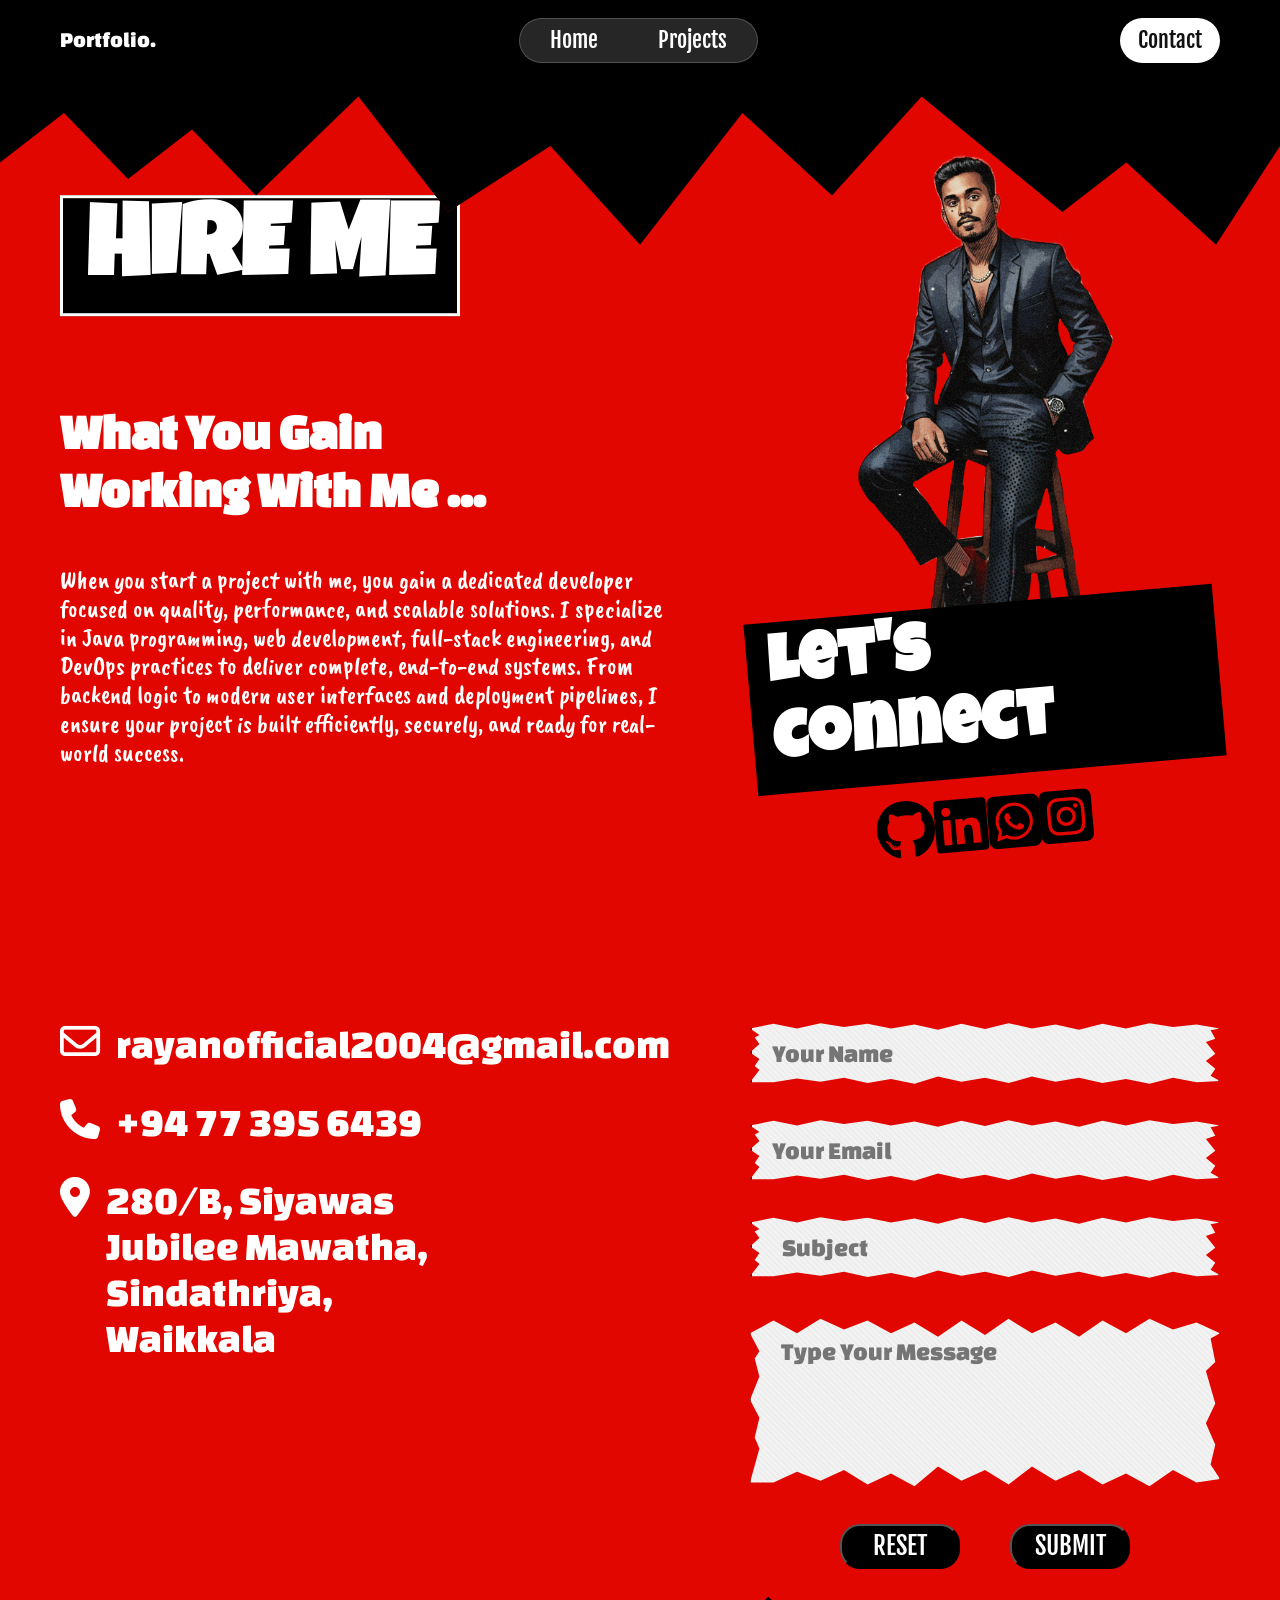
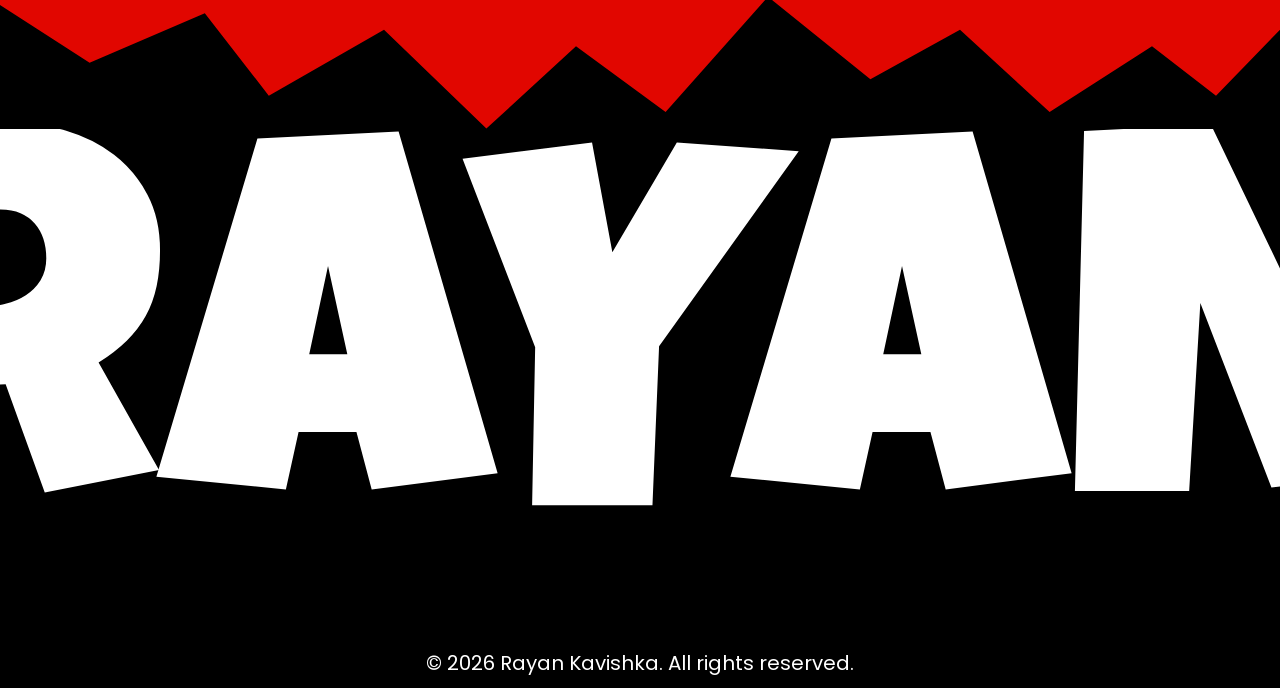
==== assignments.html @ 53d575e1 "add Assignments html file" ====
<!DOCTYPE html>
<html lang="en">
<head>
    <meta charset="UTF-8">
    <meta name="viewport" content="width=device-width, initial-scale=1.0">

    <!-- Fonts -->
    <link href="https://fonts.googleapis.com/css2?family=Poppins:wght@300;400;500;600&display=swap" rel="stylesheet">
    <link rel="preconnect" href="https://fonts.googleapis.com">
    <link rel="preconnect" href="https://fonts.gstatic.com" crossorigin>
    <link rel="preconnect" href="https://fonts.googleapis.com">
    <link rel="preconnect" href="https://fonts.gstatic.com" crossorigin>
    <link href="https://fonts.googleapis.com/css2?family=Carter+One&display=swap" rel="stylesheet">
    <link href="https://fonts.googleapis.com/css2?family=Anton&family=Caveat+Brush&family=Changa+One:ital@0;1&family=Fjalla+One&family=Luckiest+Guy&family=Oswald:wght@200..700&display=swap" rel="stylesheet">
    <link href="https://db.onlinewebfonts.com/c/5531b2be1b3e7c1a87c1fa1121781d15?family=Thunder+Black" rel="stylesheet" type="text/css"/>
    <link rel="preconnect" href="https://fonts.googleapis.com">
    <link rel="preconnect" href="https://fonts.gstatic.com" crossorigin>
    <link href="https://fonts.googleapis.com/css2?family=Carter+One&family=Syne:wght@400..800&display=swap" rel="stylesheet">

    <link rel="stylesheet" href="https://cdnjs.cloudflare.com/ajax/libs/font-awesome/6.5.0/css/all.min.css">
    <link rel="stylesheet" href="assets/lib/normalize.css">

    <link rel="stylesheet" href="style.css">

    <title>Rayan's Assignments</title>
</head>
<body>

<!-- Header -->
<header id="header">
    <div id="logo">Portfolio.</div>

    <!-- Navigation -->
    <nav id="defaultNav" class="navigationBar">
        <ul>
            <li><a href="index.html#header">Home</a></li>
            <li><a href="index.html#projectsSection">Projects</a></li>

            <li id="mobileContactBtn"><a href="index.html#contactSection">Contact</a></li>
        </ul>
    </nav>

    <!-- Contact Button -->
    <div id="contactBtn">
        <a href="#contactSection">Contact</a>
    </div>

    <!-- Burger Menu (mobile only) -->
    <a href="javascript:void(0);" class="burgerIcon" onclick="burgerIconClick()">
        <i id="burger-icon" class="fa-solid fa-bars"></i>
    </a>
</header>

<main>
    <!-- Contact Section -->
    <section id="contactSection">

        <div id="contactGrid">

            <!-- Top Left Section -->
            <div id="topLeft">
                <h1 id="headText">HIRE ME</h1>
                <h1 id="head">What You Gain Working With Me ...</h1>
                <p id="content">
                    When you start a project with me, you gain a dedicated developer focused on quality, performance, and scalable solutions. I specialize in Java programming, web development, full-stack engineering, and DevOps practices to deliver complete, end-to-end systems. From backend logic to modern user interfaces and deployment pipelines, I ensure your project is built efficiently, securely, and ready for real-world success.
                </p>
            </div>

            <!-- Top Right Section -->
            <div  id="topRight">
                <img id="contactMyImage" src="assets/images/contactImg.png" title="Contact Rayan" alt="Rayan's Image">
                <h1 id="headerTxt">Let's Connect</h1>

                <div id="socialLinks">
                    <a id="github" href="https://github.com/RayanKavishka" target="_blank" rel="noopener noreferrer">
                        <i class="fa-brands fa-github" style="color: rgb(0,0,0);"></i>
                    </a>

                    <a id="linkedIn" href="https://www.linkedin.com/in/rayankavishka/" target="_blank" rel="noopener noreferrer">
                        <i class="fa-brands fa-linkedin" style="color: rgb(0, 0, 0);"></i>
                    </a>

                    <a id="whatsApp" href="https://wa.me/94773956439?text=Hello%20Rayan%2C%20I%20want%20to%20hire%20you."
                       target="_blank"
                       rel="noopener noreferrer">
                        <i class="fa-brands fa-square-whatsapp" style="color: rgb(0, 0, 0);"></i>
                    </a>

                    <a id="instagram" href="https://www.instagram.com/itz_.rayan___/" target="_blank" rel="noopener noreferrer">
                        <i class="fa-brands fa-square-instagram" style="color: rgb(0, 0, 0);"></i>
                    </a>
                </div>
            </div>

            <!-- Bottom Left Section -->
            <div id="bottomLeft">

                <!-- Email -->
                <div class="contactDetail">
                    <i class="fa-regular fa-envelope" style="color: rgb(255, 255, 255);"></i><span>rayanofficial2004@gmail.com</span>
                </div>

                <!-- Phone No -->
                <div class="contactDetail">
                    <i class="fa-solid fa-phone" style="color: rgb(255, 255, 255);"></i><span>+94 77 395 6439</span>
                </div>

                <!-- Address -->
                <div class="contactDetail" id="address">
                    <i class="fa-solid fa-location-dot" style="color: rgb(255, 255, 255);"></i><span>280/B, Siyawas Jubilee Mawatha, Sindathriya, Waikkala</span>
                </div>

            </div>

            <!-- Bottom Right Section -->
            <div id="bottomRight">
                <form id="contactForm" action="#" method="post">

                    <input id="nameField" class="input" type="text" name="userName" placeholder="Your Name">

                    <input id="emailField" class="input" type="email" name="userEmail" placeholder="Your Email">

                    <input id="subjectField" class="input" type="text" name="userSubject" placeholder="Subject">

                    <textarea id="msgField" class="input" name="userMsg" placeholder="Type Your Message"></textarea>

                    <div class="buttons">
                        <button type="reset">RESET</button>
                        <button type="submit">SUBMIT</button>
                    </div>

                </form>
            </div>

            <!-- Contact Content -->
            <div id="backgroundVector"></div>
        </div>

    </section>
</main>

<!-- Footer -->
<footer>
    <div id="footerContainer">
        <span class="footer nameTxt">RAYAN</span>
        <p class="footer copyrightTxt">© 2026 Rayan Kavishka. All rights reserved.</p>
    </div>
</footer>

</body>
</html>
---- style.css ----
:root {
    --theme-color-orange: #E10600;
    --theme-color-blue: #1C47D2;
}

html {
    scroll-behavior: smooth;
}

body {
    background-color: #000000;

    display: flex;
    flex-direction: column;

    overflow-x: hidden;
}

* {
    box-sizing: border-box;
    z-index: 10;
}


/*======================================================================================================================================*/


/* Header */
header {
    width: 100%;
    height: 80px;
    margin: 0 auto;
    align-items: center;
    padding: 0 60px;
    font-size: 22px;
    color: #ffffff;
    background: #000000;
    display: flex;
    justify-content: space-between;
    position: relative;
    z-index: 1000;
    box-sizing: border-box;
}

.navigationBar {
    margin: 0 auto;
    background: rgba(255, 255, 255, 0.15);
    backdrop-filter: blur(10px);
    -webkit-backdrop-filter: blur(10px);
    border: 1px solid rgba(255, 255, 255, 0.2);
    border-radius: 40px;
    height: 45px;
    font-family: "Fjalla One", sans-serif;
    display: flex;
    align-items: center;
}

/* Desktop nav links */
.navigationBar > ul {
    padding: 0;
    margin: 0;
    list-style: none;
    display: flex;
    align-items: center;
}

.navigationBar > ul > li > a {
    margin: 0 30px;
    text-decoration: none;
    color: #ffffff;
    transition-duration: 500ms;
}

.navigationBar > ul > li > a:hover {
    color: var(--theme-color-orange);
}

/* Contact Button */
#contactBtn {
    width: 100px;
    height: 45px;
    background: #ffffff;
    border-radius: 50px;
    display: flex;
    align-items: center;
    justify-content: center;
    transition-duration: 100ms;
}

#contactBtn > a {
    text-decoration: none;
    font-family: "Fjalla One", sans-serif;
    padding: 10px;
    color: #111111;
    transition-duration: 100ms;
}

#contactBtn:active,
#contactBtn:hover {
    scale: 0.9;
}

#contactBtn > a:active,
#contactBtn > a:hover {
    color: var(--theme-color-orange);
}

#logo {
    font-family: "Changa One", sans-serif;
}

.burgerIcon {
    display: none;
    color: #ffffff;
    font-size: 22px;
}

#mobileContactBtn {
    display: none;
}

/* Mobile */
@media all and (max-width: 640px) {
    header {
        height: 60px;
        font-size: 18px;
        padding: 0 30px;
    }

    #contactBtn {
        display: none;
    }

    .navigationBar {
        display: none;

        border-radius: 2rem;
        background: rgba(17, 17, 17, 0.85);
        backdrop-filter: blur(24px);
        -webkit-backdrop-filter: blur(24px);
        border: 1px solid rgba(255, 255, 255, 0.15);
        box-shadow: 0 8px 32px rgba(0, 0, 0, 0.4);

        position: absolute;
        top: 60px;
        right: 1rem;
        width: 60%;
        min-height: 80vh;
        flex-direction: column;
        justify-content: center;
        align-items: center;
        z-index: 9999;
    }

    .navigationBar.responsiveNav {
        display: flex;
    }

    .navigationBar > ul {
        margin: 0;
        flex-direction: column;
        width: 90%;
    }

    .navigationBar > ul > li {
        width: 100%;
        text-align: center;
    }

    .navigationBar > ul > li > a {
        display: block;
        width: 100%;
        padding: 1.5rem 0;
        margin: 0;
        font-size: 20px;
        border-bottom: 1px solid rgba(255, 255, 255, 0.3);
    }

    .burgerIcon {
        display: block;
    }

    /* Contact Btn */
    #mobileContactBtn {
        display: block;
        width: 90%;
        text-align: center;
        margin-top: 10px;
        padding: 0 0 15px 0;
    }

    #mobileContactBtn > a {
        display: inline-block;
        background: #ffffff;
        color: #111111;
        font-family: "Fjalla One", sans-serif;
        text-decoration: none;
        padding: 1rem 2rem;
        border-radius: 50px;
        font-size: 20px;
        transition-duration: 100ms;
    }

    #mobileContactBtn > a:hover {
        color: var(--theme-color-orange);
    }
}

/* Tablet */
@media all and (min-width: 640px) and (max-width: 1024px) {
    header {
        height: 70px;
        font-size: 22px;
        padding: 0 40px;
    }

    #contactBtn {
        display: none;
    }

    .navigationBar {
        display: none;

        border-radius: 2rem;
        background: rgba(17, 17, 17, 0.85);
        backdrop-filter: blur(24px);
        -webkit-backdrop-filter: blur(24px);
        border: 1px solid rgba(255, 255, 255, 0.15);
        box-shadow: 0 8px 32px rgba(0, 0, 0, 0.4);

        position: absolute;
        top: 60px;
        right: 1rem;
        width: 60%;
        min-height: 80vh;
        flex-direction: column;
        justify-content: center;
        align-items: center;
        z-index: 9999;
    }

    .navigationBar.responsiveNav {
        display: flex;
    }

    .navigationBar > ul {
        margin: 0;
        flex-direction: column;
        width: 90%;
    }

    .navigationBar > ul > li {
        width: 100%;
        text-align: center;
    }

    .navigationBar > ul > li > a {
        display: block;
        width: 100%;
        padding: 2rem 0;
        margin: 0;
        font-size: 25px;
        border-bottom: 1px solid rgba(255, 255, 255, 0.3);
    }

    .burgerIcon {
        display: block;
    }

    /* Contact Btn */
    #mobileContactBtn {
        display: block;
        width: 90%;
        text-align: center;
        margin-top: 10px;
        padding: 0 0 15px 0;
    }

    #mobileContactBtn > a {
        display: inline-block;
        background: #ffffff;
        color: #111111;
        font-family: "Fjalla One", sans-serif;
        text-decoration: none;
        padding: 1rem 2rem;
        border-radius: 50px;
        font-size: 30px;
        transition-duration: 100ms;
    }

    #mobileContactBtn > a:hover {
        color: var(--theme-color-orange);
    }
}


/*======================================================================================================================================*/


/* Hero Section */
#heroSection {
    width: 100%;
    min-height: 50vh;
    height: auto;
    overflow: hidden;
    background: #000000;

    display: flex;
    flex-direction: column;
    justify-content: center;
    align-items: center;
}

/* Hero Grid */
#heroGrid {
    width: 100%;
    height: auto;
    margin: 0 auto;
    padding: 0 60px;

    display: grid;
    grid-template-columns: auto auto;
    grid-template-rows: auto auto;
    gap: 0;

    position: relative;
}

/* Hello Text */
#helloTxt {
    grid-column: 1/3;
    grid-row: 1/2;
    place-self: center;

    margin: 0;
    font-family: 'Anton', sans-serif;
    font-size: 85px;
    font-weight: bold;
    color: #ffffff;
}

#helloTxt > span {
    color: var(--theme-color-orange);
}

/* Hero My Image Section */
#heroMyImg {
    grid-column: 1/2;
    grid-row: 1/3;
    width: 320px;
    justify-self: center;
    align-self: end;

    transform: rotate(-3.5deg);

    position: relative;
    z-index: 15;
}

#middleWrapper {
    grid-column: 1/3;
    grid-row: 2/3;

    display: flex;
    justify-content: center;
    align-content: center;
}

/* Background Vector */
#vector {
    place-self: center;
    padding: 10px 100px 0 0;

    width: clamp(350px, 75vw, 1000px);
    height: clamp(240px, 40vw, 444px);
    background: var(--theme-color-orange);
    clip-path: polygon(
            0% 13%, 7% 31%, 0% 40%, 6% 58%, 0% 74%, 9% 83%,
            9% 100%, 21% 93%, 30% 100%, 46% 92%, 58% 100%,
            71% 91%, 86% 100%, 89% 65%, 79% 85%, 99% 92%, 95% 76%,
            100% 63%, 96% 45%, 99% 30%, 94% 24%, 95% 3%, 85% 10%, 77% 0%,
            64% 10%, 51% 4%, 39% 11%, 25% 1%, 15% 15%
    );
    margin: 0;

    display: flex;
    justify-content: end;
    align-items: center;

    position: relative;
    z-index: 1;
}

#heroRight {
    display: flex;
    flex-direction: column;

    justify-content: center;
    align-content: center;
}

/* Hero Name Text Section */
#rayanTxt {
    justify-self: center;
    align-self: start;

    margin: 0;
    font-family: "Luckiest Guy", cursive;
    font-size: 180px;
    font-weight: normal;
    color: #ffffff;
    letter-spacing: 12px;
    text-shadow: 10px 7px 10px #000000;

    display: inline-flex;
    width: fit-content;
    height: fit-content;


    z-index: 20;
}

.rayanText {
    user-select: none;
    transition-duration: 200ms;
}

.rayanText:hover {
    transform: translateY(-20px);
}

#rTxt {
    color: #000000;
    text-shadow: 10px 7px #ffffff;
}

#kavishkaTxt {
    justify-self: center;
    align-self: end;

    margin: 0;
    width: fit-content;
    height: fit-content;
    padding: 0 20px 0 20px;

    font-family: "Luckiest Guy", cursive;
    font-size: 90px;
    color: #ffffff;
    font-weight: normal;
    letter-spacing: 5px;
    background: #000000;
    rotate: -5deg;
}

/* Hero Bottom Section */
#heroBottom {
    transform: translateY(-45px);
}

.scrollingText {
    text-align: center;
    display: flex;
    gap: 2rem;
    overflow: hidden;
    user-select: none;
}

.listContainer {
    max-width: 100%;
    padding: 10px 0 10px 40px;
    list-style: none;
    display: flex;
    flex-shrink: 0;
    justify-content: flex-start;
    align-items: center;
    gap: 40px;
}

.scrollingText:hover .listContainer {
    animation-play-state: paused;
}

#backTap1,
#backTap2 {
    pointer-events: none;
}

.big {
    background: #000000;
    animation: scrollXBig 50s linear infinite;
}

.small {
    background: #ffffff;
    animation: scrollXSmall 30s linear infinite reverse;
}

.text, .text1 {
    margin: 0 30px 0 0;
    font-family: 'Anton', sans-serif;
}

.text {
    color: var(--theme-color-blue);
    font-size: 65px;
}

.text1 {
    color: var(--theme-color-orange);
    font-size: 65px;
}

.listContainer.big i {
    font-size: 35px;
    position: relative;
    bottom: 12px;
}

.listContainer.small i {
    font-size: 35px;
    position: relative;
    bottom: 12px;
}

.scrollingText.main {
    position: relative;
    top: 10px;
    transform: rotate(4deg);

    z-index: 12;
}

.scrollingText.second {
    position: relative;
    bottom: 120px;
    transform: rotate(-5deg);
}

#backTape1, #backTape2 {
    position: relative;
    right: 33px;

    z-index: 1;
}

@keyframes scrollXBig {
    to {
        transform: translateX(-100%);
    }
}

@keyframes scrollXSmall {
    to {
        transform: translateX(-100%);
    }
}

/* Mobile */
@media all and (max-width: 640px) {
    #heroGrid {
        grid-template-columns: 1fr;
        grid-template-rows: repeat(3, auto);
        padding: 0;
        gap: 1rem;
    }

    #helloTxt {
        grid-column: 1/2;
        grid-row: 1/2;
        font-size: 45px;
        place-self: center;
        margin: 0;
    }

    #heroMyImg {
        grid-column: 1/2;
        grid-row: 2/3;
        width: 200px;
        justify-self: center;
        align-self: end;
    }

    #middleWrapper {
        grid-column: 1/2;
        grid-row: 3/4;

        display: flex;
        justify-content: center;
        align-content: center;
    }

    #vector {
        place-self: center;
        padding: 0;
        display: flex;
        justify-content: center;
        align-content: center;
    }

    #heroRight {
        display: flex;
        flex-direction: column;

        justify-content: center;
        align-content: center;
    }

    #rayanTxt {
        font-size: 80px;
        letter-spacing: 5px;
        place-self: center;
    }

    #rTxt {
        color: #000000;
        text-shadow: 4px 3px #ffffff;
    }

    #kavishkaTxt {
        font-size: 38px;
        padding: 5px 10px;
        letter-spacing: 4px;
        place-self: center;
    }

    #heroBottom {
        transform: translateY(0);
    }

    .listContainer {
        padding: 5px 0 5px 40px;
        gap: 40px;
    }

    .text, .text1 {
        margin: 0 30px 0 0;
        font-family: 'Anton', sans-serif;
    }

    .text {
        color: #ffffff;
        font-size: 30px;
    }

    .listContainer.big i {
        font-size: 15px;
        position: relative;
        bottom: 7px;
    }

    .scrollingText.main {
        transform: translateY(-1rem) rotate(0deg);
    }

    .scrollingText.main {
        rotate: 0deg;

    }

    .scrollingText.second {
        display: none;
    }
}

/* Tablet */
@media all and (min-width: 640px) and (max-width: 1024px) {
    #heroGrid {
        grid-template-columns: 1fr;
        grid-template-rows: repeat(3, auto);
        padding: 0;
        gap: 1rem;
    }

    #helloTxt {
        grid-column: 1/2;
        grid-row: 1/2;
        font-size: 70px;
        place-self: center;
        margin: 0;
    }

    #heroMyImg {
        grid-column: 1/2;
        grid-row: 2/3;
        width: 300px;
        justify-self: center;
        align-self: end;
    }

    #middleWrapper {
        grid-column: 1/2;
        grid-row: 3/4;

        display: flex;
        justify-content: center;
        align-content: center;
    }

    #vector {
        width: 95vw;
        height: 55vw;
        place-self: center;
        padding: 0;
        display: flex;
        justify-content: center;
        align-content: center;
    }

    #heroRight {
        display: flex;
        flex-direction: column;

        justify-content: center;
        align-content: center;
    }

    #rayanTxt {
        font-size: 180px;
        letter-spacing: 7px;
    }

    #rTxt {
        color: #000000;
        text-shadow: 4px 3px #ffffff;
    }

    #kavishkaTxt {
        font-size: 85px;
        padding: 5px 10px;
        letter-spacing: 4px;
    }

    #heroBottom {
        transform: translateY(0);
    }

    .listContainer {
        padding: 8px 0 8px 40px;
        gap: 40px;
    }

    .text, .text1 {
        margin: 0 30px 0 0;
        font-family: 'Anton', sans-serif;
    }

    .text {
        color: #ffffff;
        font-size: 45px;
    }

    .listContainer.big i {
        font-size: 15px;
        position: relative;
        bottom: 7px;
    }

    .scrollingText.main {
        transform: translateY(-1rem) rotate(0deg);
    }

    .scrollingText.main {
        rotate: 0deg;

    }

    .scrollingText.second {
        display: none;
    }
}


/*======================================================================================================================================*/


/* About Section */
#aboutSection {
    width: 100%;
    height: auto;
    min-height: 50vh;
    background: #000000;
}

#aboutGrid {
    width: 100%;
    height: auto;
    margin: 0 auto;
    padding: 60px 60px;

    display: grid;
    grid-template-columns: repeat(3, auto);
    grid-template-rows: auto auto auto;
}

/* About Top Section */
.aboutTop {
    grid-column: 1/4;
    grid-row: 1/2;

    display: grid;
    grid-template-columns: repeat(2, 1fr);
}

.banner {
    width: fit-content;
    height: fit-content;
    padding: 10px 20px;
    margin: 0;
    font-family: "Luckiest Guy", cursive;
    font-size: 40px;
    font-weight: normal;
    color: #ffffff;

    display: flex;
    align-items: center;
    justify-content: center;
    place-self: center;
}

.country {
    background: var(--theme-color-orange);

    animation: countryBanner linear both;
    animation-timeline: view();
    animation-range: entry 20% cover 60%;
}

@keyframes countryBanner {
    from {
        transform: translate(200px, 200px) scale(0.5) rotate(0deg);
        opacity: 0;
    }
    to {
        transform: translate(-70px, -20px) scale(1) rotate(-7deg);
    }
}

.bDay {
    background: var(--theme-color-blue);

    animation: dayBanner linear both;
    animation-timeline: view();
    animation-range: entry 20% cover 60%;
}

@keyframes dayBanner {
    from {
        transform: translate(-200px, 200px) scale(0.5) rotate(0deg);
        opacity: 0;
    }
    to {
        transform: translate(80px, -20px) scale(1) rotate(5deg);
    }
}

.age {
    background: var(--theme-color-blue);

    animation: ageBanner linear both;
    animation-timeline: view();
    animation-range: entry 20% cover 60%;
}

@keyframes ageBanner {
    from {
        transform: translate(200px, 100px) scale(0.5) rotate(0deg);
        opacity: 0;
    }
    to {
        transform: translate(-50px, 50px) scale(1) rotate(7deg);
    }
}

.city {
    background: var(--theme-color-orange);

    animation: cityBanner linear both;
    animation-timeline: view();
    animation-range: entry 20% cover 60%;
}

@keyframes cityBanner {
    from {
        transform: translate(-200px, 100px) scale(0.5) rotate(0deg);
        opacity: 0;
    }
    to {
        transform: translate(40px, 50px) scale(1) rotate(-7deg);
    }
}

/* About Middle Section */
.aboutMiddle {
    width: 266px;
    height: 417px;
    background: url("assets/images/AboutImg.png");
    background-repeat: no-repeat;
    background-size: cover;
    background-position: center;

    grid-column: 2/3;
    grid-row: 2/3;
    place-self: center;
}

/* About Left Section */
.aboutLeft {
    width: 400px;
    height: 100px;
    background: url("assets/images/signature.png");
    background-repeat: no-repeat;
    background-size: cover;
    background-position: center;

    grid-column: 1/2;
    grid-row: 2/3;

    justify-self: end;
    align-self: center;
}

/* About Right Section */
.aboutRight {
    display: flex;
    align-items: center;
    gap: 50px;

    grid-column: 3/4;
    grid-row: 2/3;

    justify-self: start;
    align-self: center;
}

.aboutRight > a {
    text-decoration: none;
    width: 150px;
    height: 45px;
    background: #000000;
    border-radius: 50px;
    display: flex;
    align-items: center;
    justify-content: center;
    border: 3px solid #ffffff;
    padding: 20px 0;

    font-family: "Fjalla One", sans-serif;
    font-size: 25px;
    color: #ffffff;

    transition-duration: 150ms;
}

.aboutRight > a:hover, .aboutRight > a:active {
    background: #ffffff;
    transform: scale(0.85);
    color: var(--theme-color-orange);
    border: 4px dotted var(--theme-color-orange);
}

/* About Bottom Section */
.aboutBottom {
    width: fit-content;
    height: fit-content;

    grid-column: 1/4;
    grid-row: 3/4;

    display: flex;
    flex-direction: column;
    gap: 1rem;
    text-align: center;
}

.aboutBottom > h1 {
    display: flex;
    justify-content: center;
    align-items: center;
    margin: 0;
    padding: 1rem 0;

    font-family: 'Anton', sans-serif;
    font-size: 250px;
    letter-spacing: 1rem;
    color: #ffffff;

    line-height: 1;
    border-bottom: 3px solid #ffffff;
    border-top: 3px solid #ffffff;
}

.aboutBottom > p {
    margin: 0;
    height: auto;
    font-family: "Caveat Brush", cursive;
    font-size: 25px;
    color: #ffffff;
}

/* Mobile */
@media all and (max-width: 640px) {
    #aboutGrid {
        grid-template-columns: 1fr;
        gap: 1rem;
        padding: 20px 20px;
    }

    /* About Top Section */
    .aboutTop {
        grid-column: 1/2;
        grid-row: 1/2;
        place-self: center;
    }

    .banner {
        font-size: 15px;
        padding: 5px 5px;
    }

    /* About Middle Section */
    .aboutMiddle {
        width: 180px;
        height: 250px;
        grid-column: 1/2;
        grid-row: 2/3;
        place-self: center;
    }

    /* About Left Section */
    .aboutLeft {
        width: 200px;
        height: 50px;
        grid-column: 1/2;
        grid-row: 3/4;
        place-self: center;
    }

    /* About Right Section */
    .aboutRight {
        grid-column: 1/2;
        grid-row: 4/5;
        place-self: center;
    }

    .aboutRight > a {
        width: 100px;
        height: 16px;
        font-size: 16px;
        border-width: 2px;
    }

    /* About Bottom Section */
    .aboutBottom {
        width: fit-content;
        height: fit-content;
        grid-column: 1/2;
        grid-row: 5/6;
        text-align: center;
        place-self: center;
    }

    .aboutBottom > h1 {
        font-size: 100px;
        letter-spacing: 0.5rem;
    }

    .aboutBottom > p {
        font-size: 10px;
    }

    @keyframes countryBanner {
        from {
            transform: translate(200px, 200px) scale(0.5) rotate(0deg);
            opacity: 0;
        }
        to {
            transform: translate(-40px, 0) scale(1) rotate(-7deg);
        }
    }

    @keyframes dayBanner {
        from {
            transform: translate(-200px, 200px) scale(0.5) rotate(0deg);
            opacity: 0;
        }
        to {
            transform: translate(40px, 0) scale(1) rotate(5deg);
        }
    }
}

/* Tablet */
@media all and (min-width: 640px) and (max-width: 1024px) {
    #aboutGrid {
        grid-template-columns: 1fr;
        gap: 1rem;
        padding: 20px 20px;
    }

    /* About Top Section */
    .aboutTop {
        grid-column: 1/2;
        grid-row: 1/2;
        place-self: center;
    }

    .banner {
        font-size: 20px;
        padding: 5px 5px;
    }

    /* About Middle Section */
    .aboutMiddle {
        width: 180px;
        height: 250px;
        grid-column: 1/2;
        grid-row: 2/3;
        place-self: center;
    }

    /* About Left Section */
    .aboutLeft {
        width: 200px;
        height: 50px;
        grid-column: 1/2;
        grid-row: 3/4;
        place-self: center;
    }

    /* About Right Section */
    .aboutRight {
        grid-column: 1/2;
        grid-row: 4/5;
        place-self: center;
    }

    .aboutRight > a {
        width: 100px;
        height: 16px;
        font-size: 16px;
        border-width: 2px;
    }

    /* About Bottom Section */
    .aboutBottom {
        width: fit-content;
        height: fit-content;
        grid-column: 1/2;
        grid-row: 5/6;
        text-align: center;
        place-self: center;
    }

    .aboutBottom > h1 {
        font-size: 120px;
        letter-spacing: 0.8rem;
    }

    .aboutBottom > p {
        font-size: 18px;
    }

    @keyframes countryBanner {
        from {
            transform: translate(200px, 200px) scale(0.5) rotate(0deg);
            opacity: 0;
        }
        to {
            transform: translate(-40px, 0) scale(1) rotate(-7deg);
        }
    }

    @keyframes dayBanner {
        from {
            transform: translate(-200px, 200px) scale(0.5) rotate(0deg);
            opacity: 0;
        }
        to {
            transform: translate(40px, 0) scale(1) rotate(5deg);
        }
    }
}


/*======================================================================================================================================*/


/* Experience Section */
#experienceSection {
    width: 100%;
    height: auto;
    min-height: 100vh;
    color: #ffffff;
    padding: 60px 0;

    display: flex;
    flex-direction: column;
    justify-content: center;
    align-items: center;

    background: #111111;
}

/* Experience Top Section */
#exTop {
    display: flex;
    justify-content: center;
    align-items: center;
}

#exHead {
    max-height: 450px;
    margin: 0;
    font-family: 'Thunder Black', sans-serif;
    font-size: 350px;
    color: var(--theme-color-blue);
    font-weight: lighter;
}

/* Experience Bottom Section */
#exGrid {
    width: 100%;
    min-height: auto;
    margin: 0 auto;
    padding: 0 60px;
    display: grid;
    grid-template-columns: repeat(2, 1fr);
    row-gap: 10rem;
}

/* Student */
#studentTopic {
    grid-column: 1/2;
    grid-row: 1/2;
    text-align: center;
}

#studentDetail {
    grid-column: 2/3;
    grid-row: 1/2;
    place-self: center;

    display: flex;
    flex-direction: column;
    gap: 1rem;
}

#stuImage {
    width: 390px;
    height: 385px;

    background: url("assets/images/Student.PNG");
    background-repeat: no-repeat;
    background-size: cover;
    background-position: center;
}

#stuBox, #inBox {
    width: 390px;
    height: auto;
    border: 3px solid #ffffff;
    padding: 0 10px;

    display: flex;
    justify-content: center;
    align-items: center;
    gap: 1rem;
}

#stuTopic, #inTopic {
    font-family: "Changa One", sans-serif;
    font-size: 30px;
}

#stuLine, #inLine {
    height: 80px;
    width: 10px;
    background: #ffffff;
}

#stuPara, #inPara {
    font-family: "Poppins", sans-serif;
    font-size: 12px;
}

/* Intern */
#internDetail {
    grid-column: 1/2;
    grid-row: 2/3;
    place-self: center;

    display: flex;
    flex-direction: column;
    gap: 1rem;
}

#inImage {
    width: 390px;
    height: 385px;

    background: url("assets/images/Intern.PNG");
    background-repeat: no-repeat;
    background-size: cover;
    background-position: center;
}

#internTopic {
    grid-column: 2/3;
    grid-row: 2/3;
    text-align: center;
}

#studentTopic > h1, #internTopic > h1 {
    margin: 0;
}

#studentDetail {
    animation: moveTopFromRight linear both;
    animation-timeline: view();
    animation-range: entry 0% cover 40%;
}

#internDetail {
    animation: moveTopFromLeft linear both;
    animation-timeline: view();
    animation-range: entry 0% cover 40%;
}

@keyframes moveTopFromLeft {
    from {
        scale: 0.5;
        opacity: 0;
        filter: grayscale(100%);
        transform: translateX(-100%) rotate(0deg);
    }
    to {
        scale: 1;
        opacity: 1;
        filter: grayscale(0%);
        transform: translateX(0) rotate(-5deg);
    }
}

@keyframes moveTopFromRight {
    from {
        scale: 0.5;
        opacity: 0;
        filter: grayscale(100%);
        transform: translateX(100%) rotate(0deg);
    }
    to {
        scale: 1;
        opacity: 1;
        filter: grayscale(0%);
        transform: translateX(0) rotate(5deg);
    }
}

#exTop {
    animation: moveTopExSection linear both;
    animation-timeline: view();
    animation-range: entry 0% cover 40%;
}

@keyframes moveTopExSection {
    from {
        scale: 0.5;
        opacity: 0;
        transform: translateY(50%);
    }
    to {
        scale: 1;
        opacity: 1;
        transform: translateY(0%);
    }
}

/* svg topics */
#studentTopic svg path,
#internTopic svg path {
    fill: transparent;
    stroke: #ffffff;
    stroke-width: 3px;
    stroke-dasharray: 800;
    stroke-dashoffset: 800;

    animation: strokeTextAnimation linear forwards;
    animation-timeline: view(90% 10%);
}

#studentTopic svg,
#internTopic svg {
    width: 75%;
    height: auto;

    animation: scale linear forwards;
    animation-timeline: view(90% 10%);
}

@keyframes strokeTextAnimation {
    0% {
        stroke-dashoffset: 800;
    }
    90% {
        fill: transparent;
    }
    100% {
        fill: #ffffff;
        stroke-dashoffset: 0;
    }
}

@keyframes scale {
    0% {
        transform: scale(0.8);
    }
    100% {
        transform: scale(1);
    }
}

/* Mobile */
@media all and (max-width: 640px) {
    #experienceSection {
        padding: 30px 0;
    }

    #exHead {
        font-size: 80px;
    }

    /* Experience Bottom Section */
    #exGrid {
        padding: 0 30px;
        grid-template-columns: 1fr;
        row-gap: 3rem;
    }

    /* Student */
    #studentTopic {
        grid-column: 1/2;
        grid-row: 1/2;
    }

    #studentDetail {
        grid-column: 1/2;
        grid-row: 2/3;
        gap: 8px;
    }

    #stuImage {
        width: 250px;
        height: 245px;
    }

    #stuBox, #inBox {
        width: 250px;
        border: 2px solid #ffffff;
        padding: 0 10px;
        gap: 1rem;
    }

    #stuTopic, #inTopic {
        font-size: 15px;
    }

    #stuLine, #inLine {
        height: 80px;
        width: 10px;
    }

    #stuPara, #inPara {
        font-size: 10px;
    }

    /* Intern */
    #internDetail {
        grid-column: 1/2;
        grid-row: 4/5;
        gap: 8px;
    }

    #inImage {
        width: 250px;
        height: 245px;
    }

    #internTopic {
        grid-column: 1/2;
        grid-row: 3/4;
    }

    #studentTopic svg,
    #internTopic svg {
        width: 70%;
        height: auto;
    }
}

/* Tablet */
@media all and (min-width: 640px) and (max-width: 1024px) {
    #experienceSection {
        padding: 40px 0;
    }

    #exHead {
        font-size: 170px;
    }

    /* Experience Bottom Section */
    #exGrid {
        padding: 0 40px;
        grid-template-columns: 1fr;
        row-gap: 5rem;
    }

    /* Student */
    #studentTopic {
        grid-column: 1/2;
        grid-row: 1/2;
    }

    #studentDetail {
        grid-column: 1/2;
        grid-row: 2/3;
        gap: 10px;
    }

    #stuImage {
        width: 300px;
        height: 295px;
    }

    #stuBox, #inBox {
        width: 300px;
        border: 2px solid #ffffff;
        padding: 0 10px;
        gap: 1rem;
    }

    #stuTopic, #inTopic {
        font-size: 18px;
    }

    #stuLine, #inLine {
        height: 100px;
        width: 10px;
    }

    #stuPara, #inPara {
        font-size: 12px;
    }

    /* Intern */
    #internDetail {
        grid-column: 1/2;
        grid-row: 4/5;
        gap: 10px;
    }

    #inImage {
        width: 300px;
        height: 295px;
    }

    #internTopic {
        grid-column: 1/2;
        grid-row: 3/4;
    }

    #studentTopic svg,
    #internTopic svg {
        width: 80%;
        height: auto;
    }
}

/*======================================================================================================================================*/


/* Education Section */
#educationSection {
    width: 100%;
    height: auto;
    padding: 60px 0 0 0;
    background: #111111;

    display: flex;
    flex-direction: column;
    justify-content: center;
    align-items: center;
}

#educationHead {
    width: fit-content;
    height: fit-content;
}

#educationHead > div {
    margin: 0;
    font-family: "Luckiest Guy", cursive;
    font-size: 280px;
    color: var(--theme-color-blue);

    position: relative;
}

#educationHead span {
    width: fit-content;
    height: fit-content;
    font-family: 'Anton', sans-serif;
    font-size: 60px;
    color: #000000;
    -webkit-text-stroke: 3px #ffffff;

    position: absolute;
    top: 0;
    bottom: 0;
    left: 0;
    right: 0;
    margin: auto;

    transform: rotate(-9deg);
}

#eduImgContainer {
    width: 80%;
    height: auto;
    margin: 0 auto;

    display: grid;
    grid-template-columns: repeat(2, auto);
    grid-template-rows: auto;
    column-gap: 1rem;
    padding: 1rem;

    background: rgba(0, 0, 0, 0.15);
    backdrop-filter: blur(10px);
    -webkit-backdrop-filter: blur(10px);
    transform: translateY(-100px);

    border-radius: 1rem;
}

#highEduContainer {
    grid-column: 1/2;
    grid-row: 1/2;

    display: flex;
    flex-direction: row;
    gap: 1rem;
}

#lowEduContainer {
    grid-column: 2/3;
    grid-row: 1/2;

    display: flex;
    flex-direction: column;
    gap: 1rem;
    height: 460px;
}

.highEduCardWrapper {
    width: 50%;
    height: 100%;
    flex-grow: 1;

}

.lowEduCardWrapper {
    width: 100%;
    flex-grow: 1;
}

#degreeImg {
    background: url("assets/images/Cinec Campus.PNG");
    background-repeat: no-repeat;
    background-size: cover;
    background-position: center;
}

#hndImg {
    background: url("assets/images/IJSE.PNG");
    background-repeat: no-repeat;
    background-size: cover;
    background-position: center;
}

#alImg {
    background: url("assets/images/St. Joseph Vaz college.PNG");
    background-repeat: no-repeat;
    background-size: cover;
    background-position: center;
}

#olImg {
    background: url("assets/images/Sindathriya School.PNG");
    background-repeat: no-repeat;
    background-size: cover;
    background-position: center;
}

/* Card Flip Animation */
#highEduContainer, #lowEduContainer {
    perspective: 3000px;
}

.card {
    transform-style: preserve-3d;
    transition: transform 1.5s ease-in-out;
    cursor: pointer;
}

.card:hover, .card:active {
    transform: rotateY(180deg);
}

.eduFront, .eduBack {
    width: 100%;
    height: 100%;
    position: absolute;
    backface-visibility: hidden;

    border-radius: 1rem;
    border: 6px solid var(--theme-color-blue);
}

.eduBack {
    transform: rotateY(180deg);

    background: rgba(255, 255, 255, 0.7);
    backdrop-filter: blur(12px);
    -webkit-backdrop-filter: blur(12px);

    display: flex;
    flex-direction: column;
    gap: 1rem;
    justify-content: center;
    align-items: center;
    text-align: center;

    padding: 2rem;
}

.eduBack > div:first-child {
    font-family: 'Anton', sans-serif;
    font-size: xxx-large;
    color: var(--theme-color-blue);

    border-bottom: 2px solid #000000;
    padding: 1rem 0;
}

.eduBack > div:nth-child(2) {
    font-family: "Carter One", system-ui;
    font-size: x-large;
    color: #000000;
}

.eduBack > div:nth-child(3) {
    font-family: "Fjalla One", sans-serif;
    font-size: large;
    color: #000000;
}

.eduBack > div:nth-child(4) {
    font-family: "Fjalla One", sans-serif;
    font-size: small;
    color: #000000;
}

#educationHead span {
    animation: moveTopEdu linear both;
    animation-timeline: view(40% 0%);
}

@keyframes moveTopEdu {
    from {
        transform: rotate(0deg);
    }

    to {
        transform: rotate(355deg);
    }
}

/* Mobile */
@media all and (max-width: 640px) {
    #educationSection {
        padding: 60px 0 0 0;
    }

    #educationHead > div {
        font-size: 65px;
    }

    #educationHead span {
        font-size: 20px;
        -webkit-text-stroke: 1px #ffffff;
    }

    #eduImgContainer {
        grid-template-columns: auto;
        grid-template-rows: repeat(2, auto);
        column-gap: 0.5rem;
        row-gap: 0.5rem;
        padding: 0.3rem;
        transform: translateY(-20px);
    }

    #highEduContainer {
        grid-column: 1/2;
        grid-row: 1/2;

        gap: 0.5rem;
    }

    #lowEduContainer {
        grid-column: 1/2;
        grid-row: 2/3;

        display: flex;
        flex-direction: column;
        gap: 0.5rem;
        height: 230px;
    }

    .highEduCardWrapper {
        width: 50%;
        height: 230px;
        flex-grow: 1;
    }

    .lowEduCardWrapper {
        width: 100%;
        flex-grow: 1;
    }

    .eduBack {
        gap: 0.5rem;
        padding: 1rem;
    }

    .eduBack > div:first-child {
        font-size: large;
        padding: 0.3rem 0;
    }

    .eduBack > div:nth-child(2) {
        font-size: small;
    }

    .eduBack > div:nth-child(3) {
        font-size: x-small;
    }

    .eduBack > div:nth-child(4) {
        font-size: xx-small;
    }
}

/* Tablet */
@media all and (min-width: 640px) and (max-width: 1024px) {
    #educationSection {
        padding: 60px 0 0 0;
    }

    #educationHead > div {
        font-size: 130px;
    }

    #educationHead span {
        font-size: 40px;
        -webkit-text-stroke: 2px #ffffff;
    }

    #eduImgContainer {
        grid-template-columns: auto;
        grid-template-rows: repeat(2, auto);

        column-gap: 1rem;
        row-gap: 1rem;
        padding: 1rem;
        transform: translateY(-40px);
    }

    #highEduContainer {
        grid-column: 1/2;
        grid-row: 1/2;

        gap: 1rem;
    }

    #lowEduContainer {
        grid-column: 1/2;
        grid-row: 2/3;

        display: flex;
        flex-direction: column;
        gap: 1rem;
        height: 300px;
    }

    .highEduCardWrapper {
        width: 50%;
        height: 300px;
        flex-grow: 1;
    }

    .lowEduCardWrapper {
        width: 100%;
        flex-grow: 1;
    }

    .eduBack {
        gap: 0.5rem;
        padding: 0.7rem;
    }

    .eduBack > div:first-child {
        font-size: xx-large;
        padding: 0.3rem 0;
    }

    .eduBack > div:nth-child(2) {
        font-size: medium;
    }

    .eduBack > div:nth-child(3) {
        font-size: small;
    }

    .eduBack > div:nth-child(4) {
        font-size: x-small;
    }
}


/*======================================================================================================================================*/


/* Skills Section */
#skillsSection {
    width: 100%;
    height: auto;
    min-height: 50vh;
    padding: 60px 60px;
    margin: 0 auto;
    background: #111111;

    display: grid;
    grid-template-columns: 35rem auto;
    grid-template-rows: auto auto auto;

    overflow: hidden;
}

/* Header */
.skillHeadDes {
    grid-column: 1/2;
    grid-row: 1/2;
}

.skillHeadContainer {
    width: 100%;
    height: 7.5rem;
    clip-path: polygon(0 0, 100% 0, 100% 100%, 0 100%);
    overflow: hidden;
}

.skillHead {
    margin: 0;
    font-family: "Luckiest Guy", cursive;
    color: var(--theme-color-orange);
    text-align: center;
    font-weight: lighter;
    font-size: 7rem;
    line-height: 1;
    user-select: none;
    position: absolute;

    transform: translateY(100%);
}

.defaultHead {
    transform: translateY(0);
}

/* Description */
.skillDesContainer {
    width: 100%;
    height: 10rem;
    padding: 1rem 1rem 1rem 0;
    clip-path: polygon(0 0, 100% 0, 100% 100%, 0 100%);
    overflow: hidden;
}

.skillDes {
    margin: 0;
    width: 30rem;
    height: 10rem;
    font-family: "Changa One", sans-serif;
    color: #ffffff;
    text-align: left;
    font-weight: lighter;
    font-size: 1.3rem;
    line-height: 1;
    user-select: none;
    position: absolute;

    transform: translateY(100%);
}

.defaultDes {
    transform: translateY(0);
}

/* Images */
.skillImagesContainer {
    grid-column: 2/3;
    grid-row: 1/2;
    place-self: center;

    width: 750px;
    height: 250px;;
    overflow-x: auto;
    display: flex;
    gap: 1rem;
}

.skillImagesContainer::-webkit-scrollbar {
    display: none;
}

.skillImage {
    flex: 0 0 180px;
    background: #ffffff;
    width: 150px;
    height: 220px;
    padding: 2rem 1rem;
    border-radius: 1rem;
    border: 6px solid var(--theme-color-orange);

    display: flex;
    justify-content: center;
    align-items: center;

    transform: scale(0.8);
    filter: grayscale(100%);
}

.defaultImg {
    transform: scale(1);
    filter: grayscale(0%);
}

/* Buttons */
#skillArrowsBtn {
    grid-column: 1/3;
    grid-row: 2/3;

    display: flex;
    justify-content: space-evenly;
    align-items: center;
}

#skillArrowsBtn button {
    margin: 0;
    display: flex;
    justify-content: center;
    align-items: center;

    width: 80px;
    height: 80px;
    background: #ffffff;
    border-radius: 100%;

    cursor: pointer;
}

.fa-arrow-left-long, .fa-arrow-right-long {
    font-size: 35px;
    color: #000000;
}

#skillArrowsBtn button:hover .fa-arrow-left-long,
#skillArrowsBtn button:hover .fa-arrow-right-long {
    font-size: 35px;
    color: var(--theme-color-orange);
}

#skillArrowsBtn button:active .fa-arrow-left-long,
#skillArrowsBtn button:active .fa-arrow-right-long {
    font-size: 35px;
    color: var(--theme-color-orange);
}

.fa-arrow-left-long, .fa-arrow-right-long {
    font-size: 25px;
    transition: all 150ms ease-in-out;
}

/* Main Skill Head */
#SkillHeaderText {
    margin: 0;
    grid-column: 1/3;
    grid-row: 3/4;

    place-self: center;
    font-family: 'Thunder Black', sans-serif;
    font-weight: lighter;
    font-size: 325px;
    color: var(--theme-color-orange);
    -webkit-text-stroke: 6px #ffffff;
    letter-spacing: 0.5rem;
}

/* Mobile */
@media all and (max-width: 640px) {
    #skillsSection {
        padding: 60px 20px 0 20px;
        grid-template-columns: auto;
        grid-template-rows: repeat(5, auto);
        gap: 0.5rem;
    }

    .skillHeadDes {
        grid-column: 1/2;
        grid-row: 1/2;
        width: 100%;
        place-self: center;
        display: flex;
        flex-direction: column;
        justify-content: center;
        align-items: center;
        gap: 1rem;
    }

    .skillHeadContainer {
        height: 2.3rem;
        display: flex;
        justify-content: center;
        align-items: center
    }

    .skillHead {
        font-size: 2.2rem;
    }

    .skillDesContainer {
        width: 100%;
        padding: 0;
        height: 5rem;
        display: flex;
        justify-content: center;
        align-items: center
    }

    .skillDes {
        width: 80%;
        height: 5rem;
        text-align: center;
        font-size: 0.8rem;

    }

    .skillImagesContainer {
        grid-column: 1/2;
        grid-row: 2/3;
        place-self: center;
        width: 100%;
        height: 100px;
        gap: 0.5rem;
    }

    .skillImage {
        flex: 0 0 80px;
        background: #ffffff;
        width: 80px;
        height: 100px;
        padding: 1rem 0.5rem;
        border: 2px solid var(--theme-color-orange);
    }

    #skillArrowsBtn {
        grid-column: 1/2;
        grid-row: 3/4;
    }

    #skillArrowsBtn button {
        margin: 0;
        display: flex;
        justify-content: center;
        align-items: center;

        width: 30px;
        height: 30px;
    }

    .fa-arrow-left-long, .fa-arrow-right-long {
        font-size: 10px;
    }

    #skillArrowsBtn button:hover .fa-arrow-left-long,
    #skillArrowsBtn button:hover .fa-arrow-right-long {
        font-size: 10px;
    }

    #skillArrowsBtn button:active .fa-arrow-left-long,
    #skillArrowsBtn button:active .fa-arrow-right-long {
        font-size: 10px;
        color: var(--theme-color-orange);
    }

    .fa-arrow-left-long, .fa-arrow-right-long {
        font-size: 8px;
    }

    #SkillHeaderText {
        grid-column: 1/2;
        grid-row: 4/5;
        font-size: 150px;
        -webkit-text-stroke: 2px #ffffff;
        letter-spacing: 0.3rem;
    }
}

/* Tablet */
@media all and (min-width: 640px) and (max-width: 1024px) {
    #skillsSection {
        padding: 60px 20px 0 20px;
        grid-template-columns: auto;
        grid-template-rows: repeat(5, auto);
        gap: 0.5rem;
    }

    .skillHeadDes {
        grid-column: 1/2;
        grid-row: 1/2;
        width: 100%;
        place-self: center;
        display: flex;
        flex-direction: column;
        justify-content: center;
        align-items: center;
        gap: 1rem;
    }

    .skillHeadContainer {
        height: 6rem;
        display: flex;
        justify-content: center;
        align-items: center
    }

    .skillHead {
        font-size: 6rem;
    }

    .skillDesContainer {
        width: 100%;
        padding: 0;
        height: 6rem;
        display: flex;
        justify-content: center;
        align-items: center
    }

    .skillDes {
        width: 80%;
        height: 6rem;
        text-align: center;
        font-size: 1rem;

    }

    .skillImagesContainer {
        grid-column: 1/2;
        grid-row: 2/3;
        place-self: center;
        width: 100%;
        height: 140px;
        gap: 0.5rem;
    }

    .skillImage {
        flex: 0 0 80px;
        background: #ffffff;
        width: 120px;
        height: 140px;
        padding: 1rem 0.5rem;
        border: 2px solid var(--theme-color-orange);
    }

    #skillArrowsBtn {
        grid-column: 1/2;
        grid-row: 3/4;
    }

    #skillArrowsBtn button {
        margin: 0;
        display: flex;
        justify-content: center;
        align-items: center;

        width: 45px;
        height: 45px;
    }

    .fa-arrow-left-long, .fa-arrow-right-long {
        font-size: 15px;
    }

    #skillArrowsBtn button:hover .fa-arrow-left-long,
    #skillArrowsBtn button:hover .fa-arrow-right-long {
        font-size: 15px;
    }

    #skillArrowsBtn button:active .fa-arrow-left-long,
    #skillArrowsBtn button:active .fa-arrow-right-long {
        font-size: 15px;
        color: var(--theme-color-orange);
    }

    .fa-arrow-left-long, .fa-arrow-right-long {
        font-size: 10px;
    }

    #SkillHeaderText {
        grid-column: 1/2;
        grid-row: 4/5;
        font-size: 250px;
        -webkit-text-stroke: 3px #ffffff;
        letter-spacing: 0.3rem;
    }
}


/*======================================================================================================================================*/


/* Tools Section */
#toolsSection {
    width: 100%;
    height: auto;
    color: #ffffff;
    padding: 30px 0 0 0;

    display: flex;
    flex-direction: column;
    justify-content: center;
    align-items: center;
    gap: 3rem;
    background: #111111;

    overflow: hidden;
}

/* Tool Images */
.toolImagesContainer {
    width: max-content;
    display: flex;
    justify-content: center;
    align-items: center;
    gap: 1rem;
}

.toolImagesContainer img {
    width: 100%;
    height: 100%;
    object-fit: cover;

    filter: grayscale(100%) brightness(75%);
    transition: filter ease 0.5s;
}

.toolImagesContainer img:hover {
    filter: grayscale(0%) brightness(100%) saturate(100%);
}

.toolImg {
    width: 80px;
    height: 80px;
    padding: 5px;
    cursor: pointer;
    will-change: width, height;
    background: rgba(255, 255, 255, 0.15);
    backdrop-filter: blur(10px);
    -webkit-backdrop-filter: blur(10px);
    border-radius: 1rem;

    position: relative;
}

/* Tool Names */
.toolNamesContainer {
    width: 100%;
    height: 15rem;
    clip-path: polygon(0 0, 100% 0, 100% 100%, 0 100%);
    overflow: hidden;
}

.toolName h1 {
    margin: 0;
    position: absolute;
    width: 100%;
    text-align: center;
    font-family: "Thunder Black", sans-serif;
    font-weight: lighter;
    font-size: 20rem;
    line-height: 1;
    color: var(--theme-color-orange);
    user-select: none;
    transform: translateY(100%);
}

.toolName.default h1 {
    color: #ffffff;
    transform: translateY(-100%);
}

.toolName h1 .letter {
    position: relative;
    transform: translateY(0%);
    will-change: transform;
}

#toolsSection > p {
    margin: 0;
    width: 80%;
    height: auto;
    text-align: center;
    font-family: "Changa One", sans-serif;
    font-size: large;
    font-weight: lighter;
}

/* Mobile */
@media all and (max-width: 640px) {
    #toolsSection {
        padding: 100px 0 0 0;
        gap: 1.5rem;
    }

    #toolsSection > p {
        font-size: x-small;
        font-weight: lighter;
    }

    .toolImagesContainer {
        display: grid;
        grid-template-columns: 1fr 1fr;
        place-items: center;
        gap: 1rem;
    }

    .toolImg {
        width: 50px;
        height: 50px;
        padding: 3px;
    }

    /* Tool Names */
    .toolNamesContainer {
        height: 4rem;
    }

    .toolName h1 {
        font-size: 4rem;
    }
}

/* Tablet */
@media all and (min-width: 640px) and (max-width: 1024px) {
    #toolsSection {
        padding: 100px 0 0 0;
        gap: 1.5rem;
    }

    #toolsSection > p {
        font-size: small;
        font-weight: lighter;
    }

    .toolImagesContainer {
        display: grid;
        grid-template-columns: 1fr 1fr;
        place-items: center;
        gap: 1.5rem;
    }

    .toolImg {
        width: 70px;
        height: 70px;
        padding: 3px;
    }

    /* Tool Names */
    .toolNamesContainer {
        height: 9rem;
    }

    .toolName h1 {
        font-size: 9rem;
    }
}


/*======================================================================================================================================*/


/* Projects Section */
#projectsSection {
    width: 100%;
    height: auto;
    min-height: 100vh;
    color: #ffffff;
    padding: 60px 0;

    perspective: 1500px;
    view-timeline-name: --cards;
    view-timeline-axis: block;

    background: #111111;
}

/* Projects Head */
#headProjects {
    width: 100%;
    min-height: fit-content;
    margin: 0 auto;
    display: flex;
    align-items: center;
    justify-content: center;

    transform-style: preserve-3d;
    animation: projects3dAnimation 1s linear both;
    animation-timeline: view();
    animation-range: entry 0% exit 50%;
}

#headProjects > h1 {
    margin: 0;
    font-family: 'Thunder Black', sans-serif;
    font-size: 400px;
    font-weight: lighter;
    color: var(--theme-color-blue);
    transform: translateX(2vw);
}

#headProjects > h2 {
    margin: 0;
    font-family: 'Thunder Black', sans-serif;
    font-size: 200px;
    font-weight: lighter;
}

/* Cards */
.proCard {
    position: sticky;
    top: 60px;

    margin: 0 auto 100px auto;
    overflow: hidden;
    background: #000000;
    width: min(1000px, 80%);
    height: 500px;
    padding: 30px 30px;
    border: 3px solid #ffffff;
    border-radius: 2em;

    display: grid;
    grid-template-columns: repeat(2, auto);
    grid-template-rows: repeat(2, auto);
    column-gap: 1rem;

    transform-style: preserve-3d;
    animation: projects3dAnimation 1s linear both;
    animation-timeline: --cards;
    animation-range: entry 0% exit 50%;
}

#proCard1 {
    top: 100px;
}

#proCard2 {
    top: 140px;
}

#proCard3 {
    top: 180px;
}

#proCard4 {
    top: 220px;
}

@keyframes projects3dAnimation {
    0% {
        transform: translateY(0) translateZ(0) rotateX(0) scale(1);
    }

    35% {
        transform: translateY(60px) translateZ(-200px) rotateX(8deg) scale(.92);
    }

    70% {
        transform: translateY(20px) translateZ(-120px) rotateX(2deg) scale(.95);
    }

    100% {
        transform: translateY(0) translateZ(0) rotateX(0) scale(1);
    }
}

.proHead {
    grid-column: 1/2;
    grid-row: 1/2;

    display: flex;
    justify-content: start;
    align-content: start;
    flex-direction: row;
    gap: 2rem;

    font-family: 'Oswald', sans-serif;
    font-weight: bolder;
}

.proNumber {
    margin: 0;
    font-size: 80px;
    align-self: start;
}

.proTopic {
    margin: 0;
    font-size: 30px;
    align-self: center;
}

.proButton {
    grid-column: 2/3;
    grid-row: 1/2;
    place-self: end;
    align-self: center;

    display: flex;
    flex-wrap: wrap;
    justify-content: center;
    align-content: center;

    background: #ffffff;
    min-width: 200px;
    min-height: 50px;
    border-radius: 2em;

    font-family: 'Anton', sans-serif;
    font-size: 25px;
    text-decoration: none;
    color: #111111;

    transition-duration: 200ms;
}

.proButton:hover {
    scale: 0.9;
    color: var(--theme-color-orange);
}

.proImage {
    grid-column: 1/2;
    grid-row: 2/3;
    place-self: center;

    width: 500px;
    height: 330px;
    border: 2px solid #ffffff;
    border-radius: 2em;
}

#proImage1 {
    background: url("assets/images/Stock Mngmt Project.PNG");
    background-repeat: no-repeat;
    background-size: cover;
    background-position: center;
}

#proImage2 {
    background: url("assets/images/Connect 4 Game Project.PNG");
    background-repeat: no-repeat;
    background-size: cover;
    background-position: center;
}

#proImage3 {
    background: url("assets/images/Portfolio Project.PNG");
    background-repeat: no-repeat;
    background-size: cover;
    background-position: center;
}

#proImage4 {
    background: url("assets/images/Paintshop Mngmt Project.png");
    background-repeat: no-repeat;
    background-size: cover;
    background-position: center;
}

.proDesc {
    grid-column: 2/3;
    grid-row: 2/3;
    place-self: center;

    margin: 0;
    padding: 0;
    text-align: left;

    font-family: "Carter One", system-ui;
    font-size: 20px;
    font-weight: lighter;
}

/* Mobile */
@media all and (max-width: 640px) {
    #projectsSection {
        padding: 20px 0;
    }

    #headProjects {
        padding: 20px 0;
    }

    #headProjects > h1 {
        font-size: 160px;
        transform: translateX(0);
        font-weight: lighter;
    }

    #headProjects > h2 {
        font-size: 70px;
        font-weight: lighter;
    }

    .proCard {
        top: 30px;
        margin: 0 auto 50px auto;

        height: 500px;
        padding: 15px 15px;
        border: 2px solid #ffffff;

        display: grid;
        grid-template-columns: repeat(1, auto);
        grid-template-rows: repeat(4, auto);
    }

    #proCard1 {
        top: 80px;
    }

    #proCard2 {
        top: 120px;
    }

    #proCard3 {
        top: 160px;
    }

    #proCard4 {
        top: 200px;
    }

    .proHead {
        grid-column: 1/2;
        grid-row: 1/2;
        display: flex;
        flex-direction: row;
    }

    .proNumber {
        font-size: 40px;
        align-self: center;
    }

    .proTopic {
        font-size: 15px;
        justify-content: space-between;
        text-align: center;

        max-width: 70%;
    }

    .proImage {
        grid-column: 1/2;
        grid-row: 2/3;
        place-self: center;
        width: 230px;
        height: 180px;
    }

    .proDesc {
        grid-column: 1/2;
        grid-row: 3/4;
        place-self: center;
        text-align: center;
        font-size: 13px;

    }

    .proButton {
        grid-column: 1/2;
        grid-row: 4/5;
        place-self: center;

        display: flex;
        flex-wrap: wrap;
        justify-content: center;
        align-content: center;

        background: #ffffff;
        min-width: 250px;
        min-height: 28px;
        border-radius: 2em;

        font-family: 'Anton', sans-serif;
        font-size: 18px;
    }

    .proButton:hover {
        scale: 0.9;
        color: var(--theme-color-orange);
    }
}

/* Tablet */
@media all and (min-width: 640px) and (max-width: 1024px) {
    #projectsSection {
        padding: 30px 0;
    }

    #headProjects {
        padding: 30px 0;
    }

    #headProjects > h1 {
        font-size: 280px;
        transform: translateX(0);
        font-weight: lighter;
    }

    #headProjects > h2 {
        font-size: 120px;
        font-weight: lighter;
    }

    .proCard {
        top: 45px;
        margin: 0 auto 50px auto;

        height: 500px;
        padding: 20px 30px;
        border: 2px solid #ffffff;

        display: grid;
        grid-template-columns: repeat(1, auto);
        grid-template-rows: repeat(4, auto);
    }

    #proCard1 {
        top: 90px;
    }

    #proCard2 {
        top: 140px;
    }

    #proCard3 {
        top: 190px;
    }

    #proCard4 {
        top: 240px;
    }

    .proHead {
        grid-column: 1/2;
        grid-row: 1/2;
        display: flex;
        flex-direction: row;
    }

    .proNumber {
        font-size: 60px;
        align-self: center;
    }

    .proTopic {
        font-size: 27px;
        justify-content: space-between;
        text-align: center;

        max-width: 70%;
    }

    .proImage {
        grid-column: 1/2;
        grid-row: 2/3;
        place-self: center;
        width: 500px;
        height: 220px;
    }

    .proDesc {
        grid-column: 1/2;
        grid-row: 3/4;
        place-self: center;
        text-align: center;
        font-size: 15px;
    }

    .proButton {
        grid-column: 1/2;
        grid-row: 4/5;
        place-self: center;

        display: flex;
        flex-wrap: wrap;
        justify-content: center;
        align-content: center;

        background: #ffffff;
        min-width: 500px;
        min-height: 40px;
        border-radius: 2em;

        font-family: 'Anton', sans-serif;
        font-size: 23px;
    }

    .proButton:hover {
        scale: 0.9;
        color: var(--theme-color-orange);
    }
}


/*======================================================================================================================================*/


/* Assignment Nav Section */
#assignmentsNav {
    width: 100%;
    height: auto;
    padding: 0 0 60px 0;
    margin: 0;
    background: #111111;

    display: flex;
    justify-content: center;
    align-items: center;
}

#assignmentBtnContainer {
    width: 400px;
    height: 50px;

    background: rgb(0, 0, 0);
    backdrop-filter: blur(20px);
    -webkit-backdrop-filter: blur(20px);
    border: 1px solid #ffffff;
    box-shadow: 0 8px 32px rgba(0, 0, 0, 0.65);
    border-radius: 2rem;

    display: flex;
    justify-content: center;
    align-items: center;

    transition: all .2s ease;
}

#assignmentBtnContainer > a {
    text-decoration: none;
    color: #ffffff;
    font-size: 1.5rem;
    font-family: "Fjalla One", sans-serif;
    letter-spacing: 1px;
}

#assignmentBtnContainer:hover {
    transform: scale(0.9);
}

#assignmentBtnContainer:hover > a {
    color: var(--theme-color-orange);
}

/* Mobile */
@media all and (max-width: 640px) {
    #assignmentBtnContainer {
        width: 250px;
        height: 40px;
    }

    #assignmentBtnContainer > a {
        text-decoration: none;
        color: #ffffff;
        font-size: 0.8rem;
        font-family: "Fjalla One", sans-serif;
        letter-spacing: 1px;
    }
}


/*======================================================================================================================================*/


/* Blog Section */
#blogSection {
    width: 100%;
    height: auto;
    min-height: 50vh;
    display: flex;
    flex-direction: column;
    justify-content: center;
    align-items: center;
    background: #000000;
    padding: 100px 0 0 0;

    overflow: hidden;
}

#headBlog {
    margin: 0;
    font-size: 380px;
    display: flex;
    font-family: "Luckiest Guy", cursive;
    color: var(--theme-color-blue);
}

#headBlog span {
    animation: bounceEffect 0.8s ease infinite alternate;
}

#headBlog > span:nth-child(1) {
    animation-delay: 0.1s;
}

#headBlog > span:nth-child(2) {
    animation-delay: 0.2s;
}

#headBlog > span:nth-child(3) {
    animation-delay: 0.3s;
}

#headBlog > span:nth-child(4) {
    animation-delay: 0.4s;
}

@keyframes bounceEffect {
    from {
        transform: translateY(0);
    }
    to {
        transform: translateY(-20px);
    }
}

#blogContainer {
    width: 100%;
    margin: 0 auto;

    display: flex;
    flex-direction: column;
    justify-content: center;
    align-items: center;

    gap: 1rem;
    background: rgba(0, 0, 0, 0.15);
    backdrop-filter: blur(10px);
    -webkit-backdrop-filter: blur(10px);
    transform: translateY(-140px) rotate(-3deg);
}

#imageContainer1, #imageContainer2 {
    width: 100%;
    margin: 0 auto;

    display: flex;
    overflow-x: auto;
}

#imageContainer1::-webkit-scrollbar, #imageContainer2::-webkit-scrollbar {
    display: none;
}

.group1 {
    flex: 0 0 5rem;
    display: flex;
    justify-content: center;
    align-items: center;
    gap: 1rem;
    padding: 10px 1rem 10px 0;

    animation: imgSpin 50s infinite linear;
}

.group2 {
    flex: 0 0 5rem;
    display: flex;
    justify-content: center;
    align-items: center;
    gap: 1rem;
    padding: 10px 1rem 10px 0;

    animation: imgSpin 60s infinite linear reverse;
}

.image {
    width: 350px;
    aspect-ratio: 16/9;
    border-radius: 1rem;

    filter: grayscale(100%) brightness(50%);
    transition: all 500ms;
}

.image:hover {
    filter: grayscale(0) brightness(100%);
    scale: 1.05;
}

.img1 {
    background: url("assets/images/image9-1.JPG");
    background-repeat: no-repeat;
    background-size: cover;
    background-position: center;
}

.img2 {
    background: url("assets/images/image5-1.PNG");
    background-repeat: no-repeat;
    background-size: cover;
    background-position: center;
}

.img3 {
    background: url("assets/images/image2-1.PNG");
    background-repeat: no-repeat;
    background-size: cover;
    background-position: center;
}

.img4 {
    background: url("assets/images/image14-1.PNG");
    background-repeat: no-repeat;
    background-size: cover;
    background-position: center;
}

.img5 {
    background: url("assets/images/image4-1.PNG");
    background-repeat: no-repeat;
    background-size: cover;
    background-position: center;
}

.img6 {
    background: url("assets/images/image1-1.PNG");
    background-repeat: no-repeat;
    background-size: cover;
    background-position: center;
}

.img7 {
    background: url("assets/images/image12-1.PNG");
    background-repeat: no-repeat;
    background-size: cover;
    background-position: center;
}

.img8 {
    background: url("assets/images/image16-1.PNG");
    background-repeat: no-repeat;
    background-size: cover;
    background-position: center;
}

/*------------------------------------------*/

.img9 {
    background: url("assets/images/image13-2.PNG");
    background-repeat: no-repeat;
    background-size: cover;
    background-position: center;
}

.img10 {
    background: url("assets/images/image11-2.PNG");
    background-repeat: no-repeat;
    background-size: cover;
    background-position: center;
}

.img11 {
    background: url("assets/images/image7-2.PNG");
    background-repeat: no-repeat;
    background-size: cover;
    background-position: center;
}

.img12 {
    background: url("assets/images/image15-2.PNG");
    background-repeat: no-repeat;
    background-size: cover;
    background-position: center;
}

.img13 {
    background: url("assets/images/image3-2.PNG");
    background-repeat: no-repeat;
    background-size: cover;
    background-position: center;
}

.img14 {
    background: url("assets/images/image17-2.JPG");
    background-repeat: no-repeat;
    background-size: cover;
    background-position: center;
}

.img15 {
    background: url("assets/images/image8-2.PNG");
    background-repeat: no-repeat;
    background-size: cover;
    background-position: center;
}

.img16 {
    background: url("assets/images/image6-2.PNG");
    background-repeat: no-repeat;
    background-size: cover;
    background-position: center;
}

@keyframes imgSpin {
    from {
        transform: translateX(0);
    }
    to {
        transform: translateX(-100%);
    }
}

/* Mobile */
@media all and (max-width: 640px) {
    #blogSection {
        padding: 20px 0 60px 0;
    }

    #headBlog {
        font-size: 130px;
    }

    #blogContainer {
        transform: translateY(0) rotate(-3deg);
    }

    .image {
        width: 180px;
        aspect-ratio: 16/9;
    }

    .image:active {
        filter: grayscale(0%);
    }
}

/* Tablet */
@media all and (min-width: 640px) and (max-width: 1024px) {
    #blogSection {
        padding: 60px 0 60px 0;
    }

    #headBlog {
        font-size: 250px;
    }

    #blogContainer {
        transform: translateY(0) rotate(-3deg);
    }

    .image {
        width: 250px;
        aspect-ratio: 16/9;
    }

    .image:active {
        filter: grayscale(0%);
    }
}


/*======================================================================================================================================*/


/* Contact Section */
#contactSection {
    width: 100%;
    height: auto;
    min-height: 100vh;

    background-color: var(--theme-color-orange);

    clip-path: polygon(
            0% 5%, 5% 2%, 10% 6%, 15% 3%, 20% 7%, 28% 1%,
            35% 8%, 43% 4%, 50% 10%, 58% 2%, 65% 7%, 72% 1%,
            83% 8%, 88% 5%, 95% 10%, 100% 4%, 100% 94%, 95% 98%,
            90% 95%, 82% 99%, 75% 94%, 68% 97%, 60% 92%, 52% 99%,
            45% 95%, 38% 100%, 30% 94%, 21% 98%, 16% 93%, 7% 96%, 3% 94%, -1% 92%
    );

    overflow: hidden;
    z-index: 1;
}

#contactGrid {
    width: 100%;
    min-height: 100vh;
    margin: 0 auto;
    padding: 0 60px;
    display: grid;
    grid-template-columns: repeat(2, 1fr);
    column-gap: 5rem;
    row-gap: 10rem;
}

/* Top Left Section */
#topLeft {
    grid-column: 1/2;
    grid-row: 1/2;

    display: flex;
    flex-direction: column;
    gap: 3rem;
    transform: translateY(12vw);
}

#headText {
    width: 400px;
    min-height: 60px;

    border: 3px solid #ffffff;
    font-family: "Luckiest Guy", cursive;
    font-size: 100px;
    color: #ffffff;
    background: #000000;

    display: flex;
    align-items: center;
    justify-content: center;

    margin: 0;

    transform: translateY(-3vw);
}

#head {
    margin: 0;
    width: 518px;
    font-family: "Changa One", sans-serif;
    font-size: 50px;
    color: #ffffff;
}

#content {
    margin: 0;
    font-family: "Caveat Brush", cursive;
    font-size: 25px;
    color: #ffffff;
}

/* Top Right Section */
#topRight {
    grid-column: 2/3;
    grid-row: 1/2;

    display: flex;
    flex-direction: column;
    gap: 1rem;
}

#contactMyImage {
    width: 255px;
    place-self: center;
    transform: translateY(5vw);
}

#headerTxt {
    margin: 0;
    width: fit-content;
    padding: 10px 20px;
    background: #000000;
    color: #ffffff;
    font-family: "Luckiest Guy", cursive;
    font-size: 66px;
    letter-spacing: 2px;

    display: flex;
    justify-content: center;
    align-items: center;

    rotate: -5deg;
    place-self: center;
}

#topRight a {
    text-decoration: none;
    font-size: 60px;
}

#socialLinks {
    display: flex;
    place-self: center;

    rotate: -5deg;

    animation: socialLinksGapAnimate linear both;
    animation-timeline: view(60% 0%);
}

@keyframes socialLinksGapAnimate {
    from {
        gap: 0;
        transform: scale(0.5);
        filter: brightness(50%);
    }
    to {
        gap: 4rem;
        transform: scale(1);
        filter: brightness(100%);
    }
}

/* Bottom Left Section */
#bottomLeft {
    grid-column: 1/2;
    grid-row: 2/3;

    display: flex;
    flex-direction: column;
    gap: 2rem;
}

.contactDetail {
    color: #ffffff;
    font-family: "Changa One", sans-serif;
    font-size: 40px;

    display: flex;
    gap: 1rem;
}

#address {
    width: 370px;
}

/* Bottom Right Section */
#bottomRight {
    grid-column: 2/3;
    grid-row: 2/3;
}

#contactForm {
    display: flex;
    flex-direction: column;
    gap: 2rem;
}


.input {
    width: 100%;
    height: 65px;
    font-family: "Changa One", sans-serif;
    font-size: 25px;
    padding: 0 0 0 20px;
    background: repeating-linear-gradient(
            45deg,
            #f3f3f3,
            #f3f3f3 2px,
            #ededed 2px,
            #ededed 4px
    );
    clip-path: polygon(
            0% 12%, 5% 5%, 10% 12%, 15% 4%, 20% 10%, 25% 5%,
            30% 12%, 35% 6%, 40% 14%, 45% 5%, 50% 13%, 55% 4%,
            60% 12%, 65% 6%, 70% 14%, 75% 5%, 80% 12%, 85% 4%,
            90% 10%, 95% 6%, 100% 12%,
            98% 15%, 99% 28%, 97% 33%, 99% 51%,
            97% 62%, 99% 74%, 98% 85%, 100% 93%,
            95% 95%, 90% 88%, 85% 97%, 80% 90%,
            75% 96%, 70% 88%, 65% 94%, 60% 86%,
            55% 96%, 50% 88%, 45% 94%, 40% 86%,
            35% 97%, 30% 90%, 25% 96%, 20% 88%,
            15% 94%, 10% 89%, 5% 95%,
            0% 95%, 2% 76%, 1% 70%, 2% 59%,
            0% 49%, 2% 36%, 1% 26%, 2% 22%
    );
    place-self: end;
}

#subjectField, #msgField {
    padding: 0 0 0 30px;
}

#msgField {
    padding: 25px 25px 0 30px;
    height: 180px;
    resize: none;
}

button {
    background: #000000;
    width: 120px;
    height: 45px;
    color: #ffffff;
    border-radius: 20px;

    font-family: "Fjalla One", sans-serif;
    font-size: 25px;

    transition: all 0.2s ease;
}

button:hover, button:active {
    scale: 0.9;
    border: 2px solid #ffffff;
}

.buttons {
    width: fit-content;

    display: flex;
    justify-content: space-between;
    gap: 50px;
    place-self: center;
}

/* Mobile */
@media all and (max-width: 640px) {
    #contactSection {
        clip-path: polygon(
                0% 5%, 4% 3%, 9% 5%, 15% 3%, 20% 5%, 28% 2%,
                35% 5%, 43% 3%, 50% 5%, 58% 2%, 65% 4%, 72% 2%,
                80% 4%, 88% 2%, 95% 5%, 100% 4%, 100% 97%, 95% 99%,
                89% 97%, 82% 99%, 71% 97%, 68% 99%, 58% 97%, 51% 99%,
                45% 98%, 38% 99%, 31% 97%, 20% 99%, 14% 97%, 7% 99%, 0% 97%, -1% 92%
        );
    }

    #contactGrid {
        grid-template-columns: 1fr;
        padding: 0 30px;
        row-gap: 5rem;
    }

    /* Top Left Section */
    #topLeft {
        grid-column: 1/2;
        grid-row: 1/2;
        gap: 5rem;

        text-align: center;
        place-self: center;
    }

    #headText {
        width: 100%;
        letter-spacing: 3px;
        min-height: 60px;
        border: 2px solid #ffffff;
        font-size: 50px;
        display: flex;
        align-items: center;
        justify-content: center;

        margin: 0;

        transform: translateY(18vw);
    }

    #head {
        width: 100%;
        font-size: 35px;

        text-align: center;
        transform: translateY(10vw);
    }

    #content {
        font-size: 20px;
    }

    /* Top Right Section */
    #topRight {
        grid-column: 1/2;
        grid-row: 2/3;
    }

    #contactMyImage {
        width: 180px;

        transform: translateY(10vw);
    }

    #headerTxt {
        padding: 10px 20px;

        font-size: 38px;
        letter-spacing: 1px;

        place-self: center;
    }

    #topRight a {
        font-size: 35px;
    }

    #socialLinks {
        gap: 2rem;
    }

    /* Bottom Left Section */
    #bottomLeft {
        grid-column: 1/2;
        grid-row: 3/4;

        place-self: center;
    }

    .contactDetail {
        font-size: 20px;
    }

    #address {
        width: 300px;
    }

    /* Bottom Right Section */
    #bottomRight {
        grid-column: 1/2;
        grid-row: 4/5;
    }

    #contactForm {
        gap: 1rem;
    }

    .input {
        width: 100%;
        height: 40px;

        font-size: 18px;
        padding: 0 0 0 20px;

        clip-path: polygon(
                0% 12%, 5% 5%, 10% 12%, 15% 4%, 20% 10%, 25% 5%,
                30% 12%, 35% 6%, 40% 14%, 45% 5%, 50% 13%, 55% 4%,
                60% 12%, 65% 6%, 70% 14%, 75% 5%, 80% 12%, 85% 4%,
                90% 10%, 95% 6%, 100% 12%,
                98% 15%, 99% 28%, 97% 33%, 99% 51%,
                97% 62%, 99% 74%, 98% 85%, 100% 93%,
                95% 95%, 90% 88%, 85% 97%, 80% 90%,
                75% 96%, 70% 88%, 65% 94%, 60% 86%,
                55% 96%, 50% 88%, 45% 94%, 40% 86%,
                35% 97%, 30% 90%, 25% 96%, 20% 88%,
                15% 94%, 10% 89%, 5% 95%,
                0% 95%, 2% 76%, 1% 70%, 2% 59%,
                0% 49%, 2% 36%, 1% 26%, 2% 22%
        );

        place-self: center;
    }

    #subjectField, #msgField {
        padding: 0 0 0 25px;
    }

    #msgField {
        padding: 25px 25px 0 25px;
        height: 200px;
    }

    button {
        width: 100px;
        height: 40px;
        color: #ffffff;
        font-size: 20px;
    }

    .buttons {
        gap: 100px;
        place-self: center;
    }
}

/* Tablet */
@media all and (min-width: 640px) and (max-width: 1024px) {
    #contactSection {
        clip-path: polygon(
                0% 5%, 4% 3%, 9% 5%, 15% 3%, 20% 5%, 28% 2%,
                35% 5%, 43% 3%, 50% 5%, 58% 2%, 65% 4%, 72% 2%,
                80% 4%, 88% 2%, 95% 5%, 100% 4%, 100% 97%, 95% 99%,
                89% 97%, 82% 99%, 71% 97%, 68% 99%, 58% 97%, 51% 99%,
                45% 98%, 38% 99%, 31% 97%, 20% 99%, 14% 97%, 7% 99%, 0% 97%, -1% 92%
        );
    }

    #contactGrid {
        grid-template-columns: 1fr;
        padding: 0 40px;
        row-gap: 5rem;
    }

    /* Top Left Section */
    #topLeft {
        grid-column: 1/2;
        grid-row: 1/2;
        gap: 5rem;

        text-align: center;
        place-self: center;
    }

    #headText {
        width: 100%;
        letter-spacing: 3px;
        min-height: 60px;
        border: 2px solid #ffffff;
        font-size: 70px;
        display: flex;
        align-content: center;
        justify-content: center;

        margin: 0;

        transform: translateY(10vw);
    }

    #head {
        width: 100%;
        font-size: 50px;

        text-align: center;
        transform: translateY(6vw);
    }

    #content {
        font-size: 30px;
    }

    /* Top Right Section */
    #topRight {
        grid-column: 1/2;
        grid-row: 2/3;
    }

    #contactMyImage {
        width: 220px;

        transform: translateY(10vw);
    }

    #headerTxt {
        padding: 10px 20px;

        font-size: 60px;
        letter-spacing: 1px;

        place-self: center;
    }

    #topRight a {
        font-size: 45px;
    }

    #socialLinks {
        gap: 4rem;
    }

    /* Bottom Left Section */
    #bottomLeft {
        grid-column: 1/2;
        grid-row: 3/4;

        place-self: center;
    }

    .contactDetail {
        font-size: 35px;
    }

    #address {
        width: 300px;
    }

    /* Bottom Right Section */
    #bottomRight {
        grid-column: 1/2;
        grid-row: 4/5;
    }

    #contactForm {
        gap: 1rem;
    }

    .input {
        width: 100%;
        height: 60px;

        font-size: 22px;
        padding: 0 0 0 20px;

        clip-path: polygon(
                0% 12%, 5% 5%, 10% 12%, 15% 4%, 20% 10%, 25% 5%,
                30% 12%, 35% 6%, 40% 14%, 45% 5%, 50% 13%, 55% 4%,
                60% 12%, 65% 6%, 70% 14%, 75% 5%, 80% 12%, 85% 4%,
                90% 10%, 95% 6%, 100% 12%,
                98% 15%, 99% 28%, 97% 33%, 99% 51%,
                97% 62%, 99% 74%, 98% 85%, 100% 93%,
                95% 95%, 90% 88%, 85% 97%, 80% 90%,
                75% 96%, 70% 88%, 65% 94%, 60% 86%,
                55% 96%, 50% 88%, 45% 94%, 40% 86%,
                35% 97%, 30% 90%, 25% 96%, 20% 88%,
                15% 94%, 10% 89%, 5% 95%,
                0% 95%, 2% 76%, 1% 70%, 2% 59%,
                0% 49%, 2% 36%, 1% 26%, 2% 22%
        );

        place-self: center;
    }

    #subjectField, #msgField {
        padding: 0 0 0 25px;
    }

    #msgField {
        padding: 25px 25px 0 25px;
        height: 200px;
    }

    button {
        width: 150px;
        height: 45px;
        color: #ffffff;
        font-size: 25px;
    }

    .buttons {
        gap: 150px;
        place-self: center;
    }
}


/*======================================================================================================================================*/


/* Footer */
footer {
    width: 100%;
    height: auto;
    color: #ffffff;

    overflow: hidden;
    z-index: 5;
}

#footerContainer {
    width: 100%;
    height: fit-content;
    margin: 0 auto;

    display: flex;
    flex-direction: column;
    justify-content: center;
    align-items: center;
    gap: 1rem;
}

.footer.nameTxt {
    place-self: center;
    display: block;

    font-size: clamp(120px, 105vw, 520px);
    font-family: "Luckiest Guy", cursive;

    line-height: 1;
    white-space: nowrap;
}


.footer.copyrightTxt {
    place-self: center;

    margin: 0;
    font-size: 20px;
    font-family: "Poppins", sans-serif;

    transform: translateY(-1vw);
}

/* Mobile */
@media all and (max-width: 640px) {
    .footer.nameTxt {
        font-size: 150px;
    }

    .footer.copyrightTxt {
        font-size: 10px;
        transform: translateY(-2vw);
    }
}

/* Tablet */
@media all and (min-width: 640px) and (max-width: 1024px) {
    .footer.nameTxt {
        font-size: 150px;
    }

    .footer.copyrightTxt {
        font-size: 10px;
        transform: translateY(-2vw);
    }
}
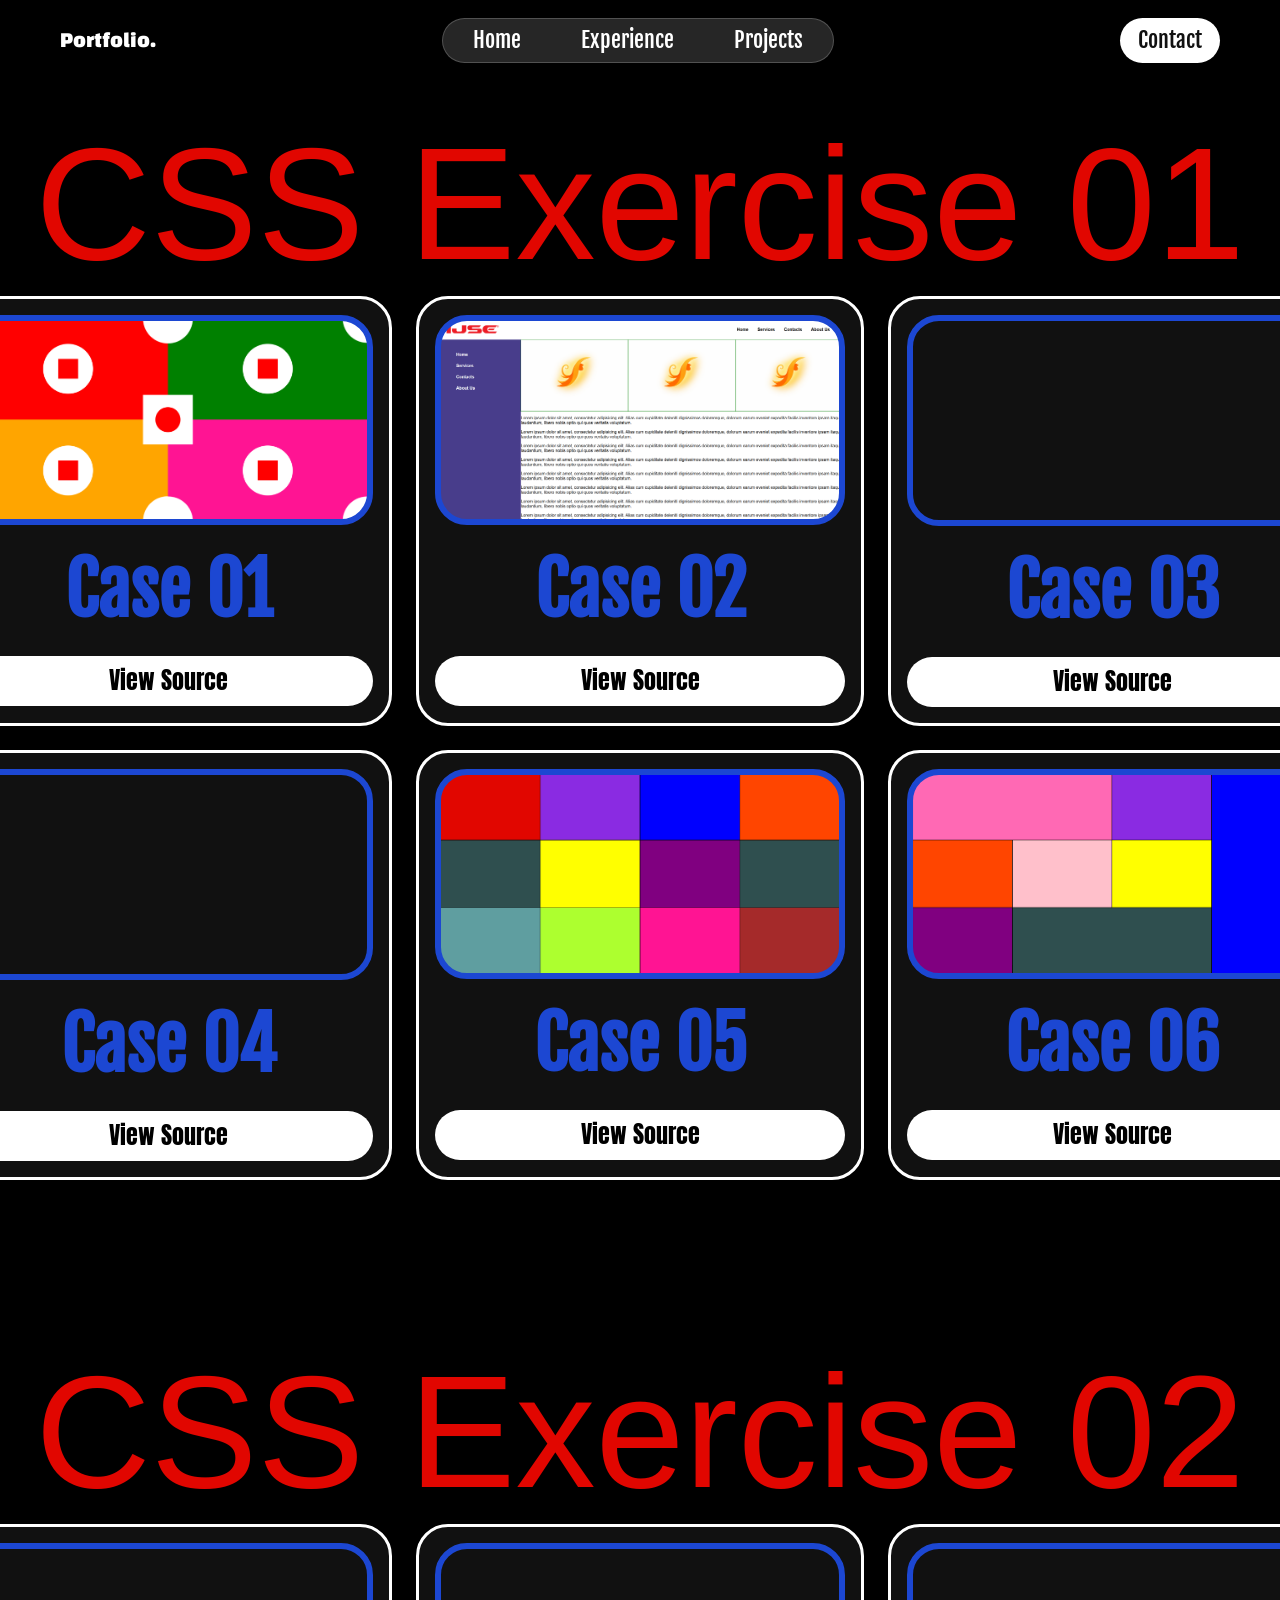
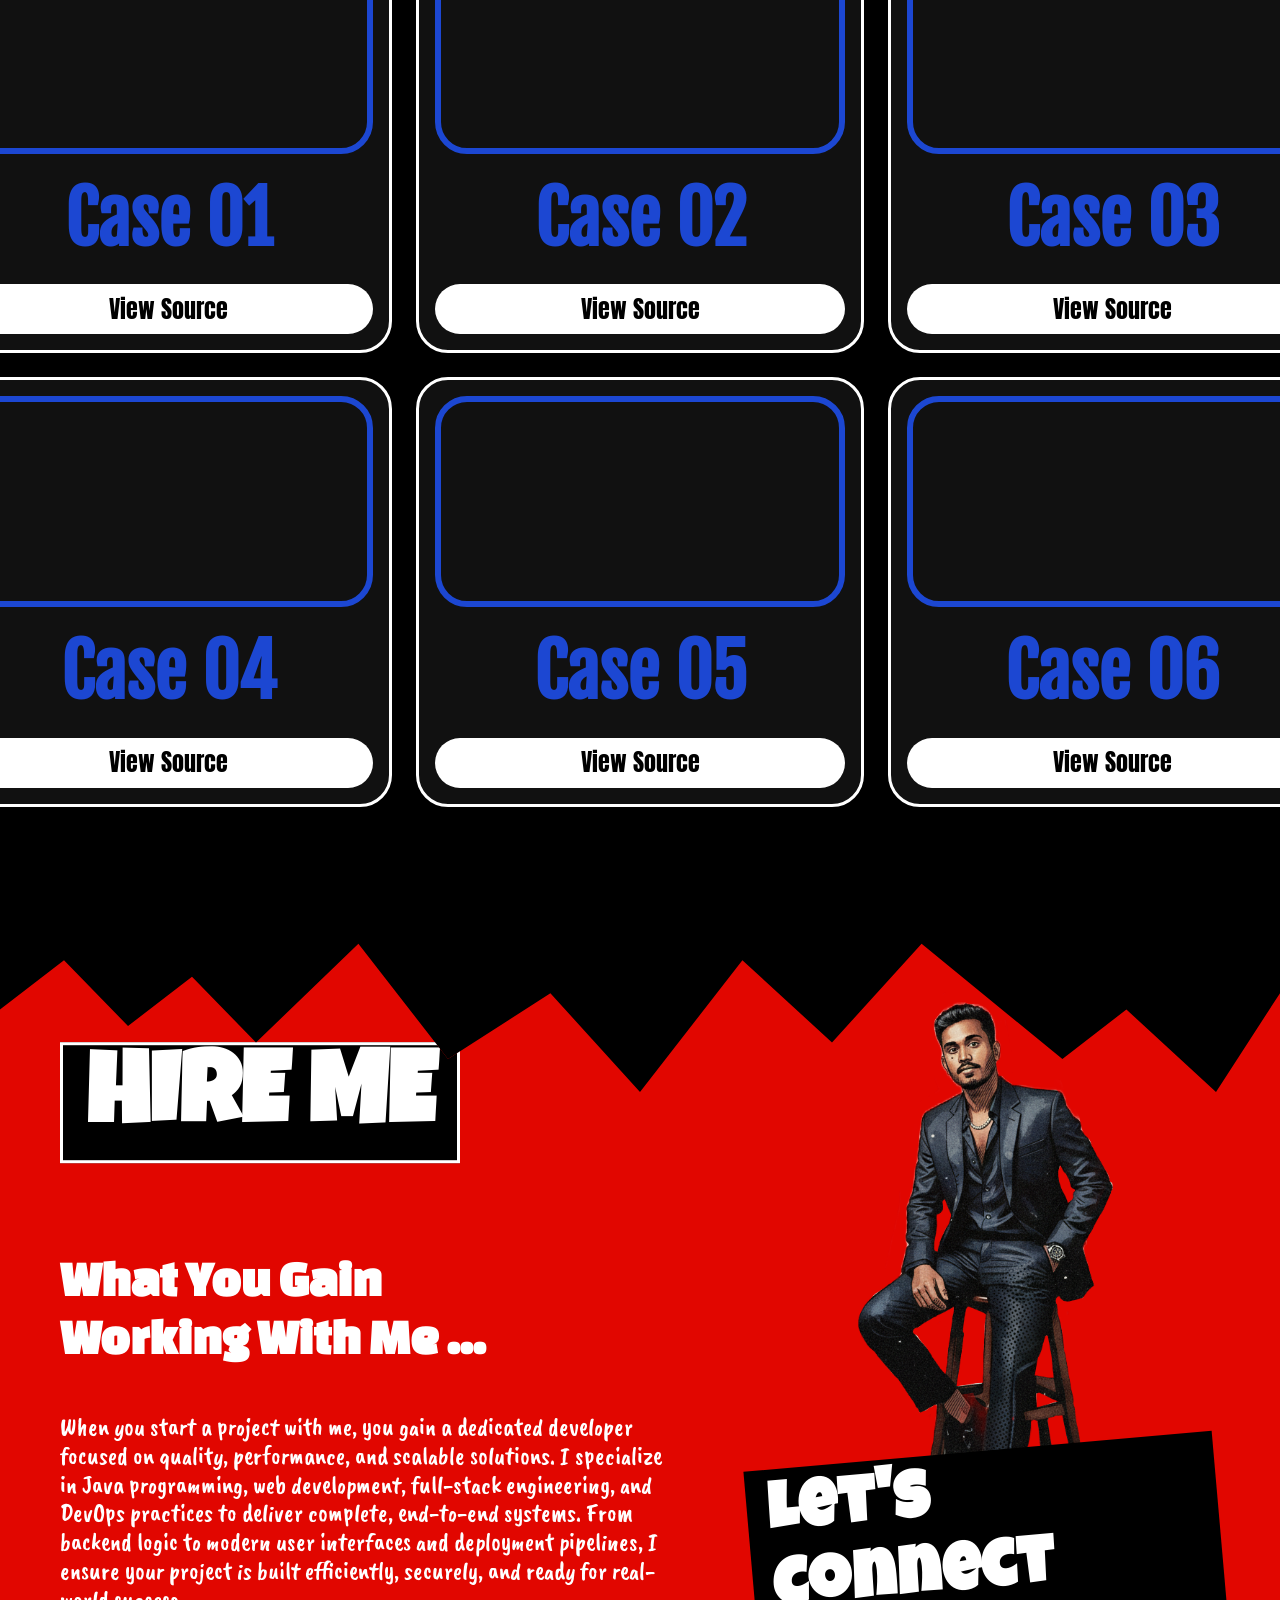
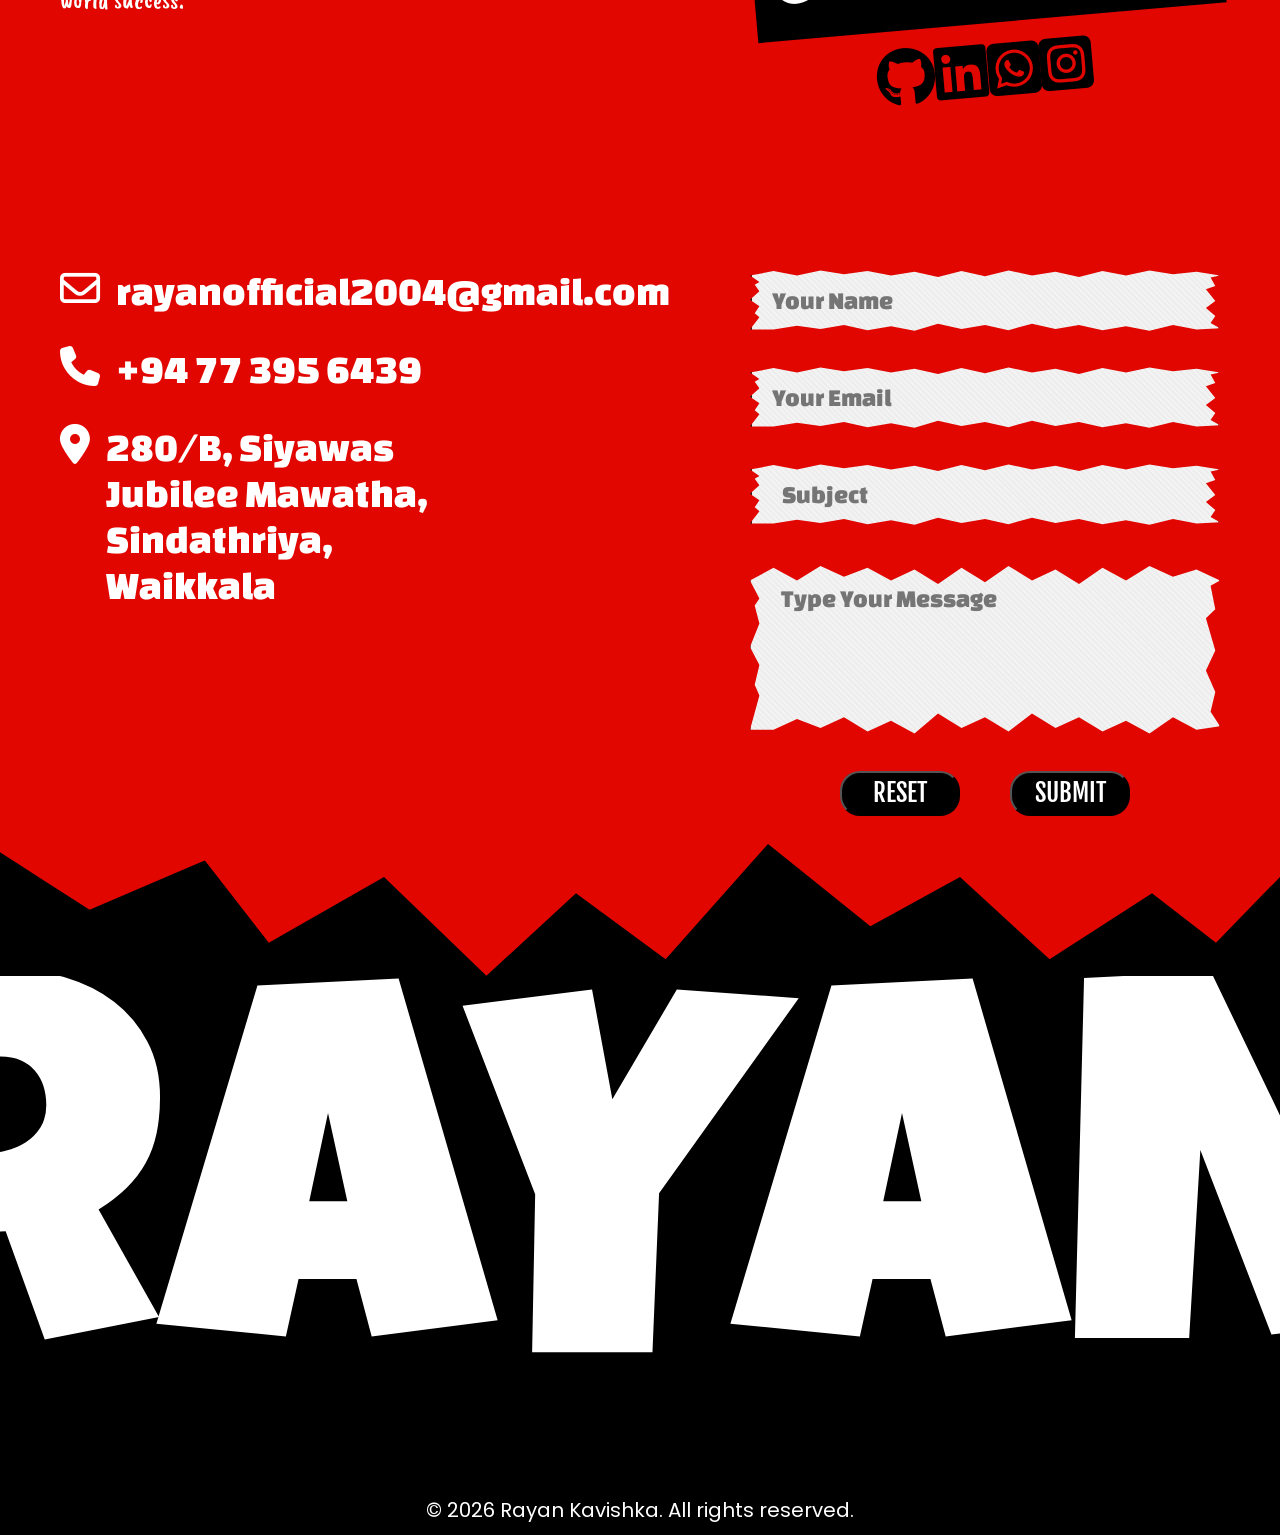
==== commit 9415ddfe: "complete assignment page for desktop size" ====
--- a/assignments.html
+++ b/assignments.html
@@ -34,6 +34,7 @@
     <nav id="defaultNav" class="navigationBar">
         <ul>
             <li><a href="index.html#header">Home</a></li>
+            <li><a href="index.html#experienceSection">Experience</a></li>
             <li><a href="index.html#projectsSection">Projects</a></li>
 
             <li id="mobileContactBtn"><a href="index.html#contactSection">Contact</a></li>
@@ -52,6 +53,160 @@
 </header>
 
 <main>
+
+    <!-- Assignment Nav Section -->
+    <section id="assignmentsSection">
+
+        <!-- Assignment 01 -->
+        <div class="assignmentContainer">
+            <h1 class="assignTopic">CSS Exercise 01</h1>
+            <div class="assignments">
+                <div class="assign" id="assign1">
+                    <div></div>
+                    <h1>Case 01</h1>
+                    <a href="https://github.com/RayanKavishka/ITS1119-CSS-EX01/tree/master/case_01"
+                       target="_blank"
+                       rel="noopener noreferrer">
+                        View Source
+                    </a>
+                </div>
+
+                <div class="assign" id="assign2">
+                    <div></div>
+                    <h1>Case 02</h1>
+                    <a href="https://github.com/RayanKavishka/ITS1119-CSS-EX01/tree/master/case_02"
+                       target="_blank"
+                       rel="noopener noreferrer">
+                        View Source
+                    </a>
+                </div>
+
+                <div class="assign" id="assign3">
+                    <video autoplay muted loop>
+                        <source src="assets/images/assignments/css_01/case03.mp4" type="video/mp4">
+                    </video>
+                    <h1>Case 03</h1>
+                    <a href="https://github.com/RayanKavishka/ITS1119-CSS-EX01/tree/master/case_03"
+                       target="_blank"
+                       rel="noopener noreferrer">
+                        View Source
+                    </a>
+                </div>
+
+                <div class="assign" id="assign4">
+                    <video autoplay muted loop>
+                        <source src="assets/images/assignments/css_01/case04.mp4" type="video/mp4">
+                    </video>
+                    <h1>Case 04</h1>
+                    <a href="https://github.com/RayanKavishka/ITS1119-CSS-EX01/tree/master/case_04"
+                       target="_blank"
+                       rel="noopener noreferrer">
+                        View Source
+                    </a>
+                </div>
+
+                <div class="assign" id="assign5">
+                    <div></div>
+                    <h1>Case 05</h1>
+                    <a href="https://github.com/RayanKavishka/ITS1119-CSS-EX01/tree/master/case_05"
+                       target="_blank"
+                       rel="noopener noreferrer">
+                        View Source
+                    </a>
+                </div>
+
+                <div class="assign" id="assign6">
+                    <div></div>
+                    <h1>Case 06</h1>
+                    <a href="https://github.com/RayanKavishka/ITS1119-CSS-EX01/tree/master/case_06"
+                       target="_blank"
+                       rel="noopener noreferrer">
+                        View Source
+                    </a>
+                </div>
+            </div>
+        </div>
+
+        <!-- Assignment 02 -->
+        <div class="assignmentContainer">
+            <h1 class="assignTopic">CSS Exercise 02</h1>
+            <div class="assignments">
+                <div class="assign" id="assign-2-1">
+                    <video autoplay muted loop>
+                        <source src="assets/images/assignments/css_02/case01.mp4" type="video/mp4">
+                    </video>
+                    <h1>Case 01</h1>
+                    <a href="https://github.com/RayanKavishka/ITS1119-CSS-EX02/tree/master/case_01"
+                       target="_blank"
+                       rel="noopener noreferrer">
+                        View Source
+                    </a>
+                </div>
+
+                <div class="assign" id="assign-2-2">
+                    <video autoplay muted loop>
+                        <source src="assets/images/assignments/css_02/case02.mp4" type="video/mp4">
+                    </video>
+                    <h1>Case 02</h1>
+                    <a href="https://github.com/RayanKavishka/ITS1119-CSS-EX02/tree/master/case_02"
+                       target="_blank"
+                       rel="noopener noreferrer">
+                        View Source
+                    </a>
+                </div>
+
+                <div class="assign" id="assign-2-3">
+                    <video autoplay muted loop>
+                        <source src="assets/images/assignments/css_02/case03.mp4" type="video/mp4">
+                    </video>
+                    <h1>Case 03</h1>
+                    <a href="https://github.com/RayanKavishka/ITS1119-CSS-EX02/tree/master/case_03"
+                       target="_blank"
+                       rel="noopener noreferrer">
+                        View Source
+                    </a>
+                </div>
+
+                <div class="assign" id="assign-2-4">
+                    <video autoplay muted loop>
+                        <source src="assets/images/assignments/css_02/case04.mp4" type="video/mp4">
+                    </video>
+                    <h1>Case 04</h1>
+                    <a href="https://github.com/RayanKavishka/ITS1119-CSS-EX02/tree/master/case_04"
+                       target="_blank"
+                       rel="noopener noreferrer">
+                        View Source
+                    </a>
+                </div>
+
+                <div class="assign" id="assign-2-5">
+                    <video autoplay muted loop>
+                        <source src="assets/images/assignments/css_02/case05.mp4" type="video/mp4">
+                    </video>
+                    <h1>Case 05</h1>
+                    <a href="https://github.com/RayanKavishka/ITS1119-CSS-EX02/tree/master/case_05"
+                       target="_blank"
+                       rel="noopener noreferrer">
+                        View Source
+                    </a>
+                </div>
+
+                <div class="assign" id="assign-2-6">
+                    <video autoplay muted loop>
+                        <source src="assets/images/assignments/css_02/case06.mp4" type="video/mp4">
+                    </video>
+                    <h1>Case 06</h1>
+                    <a href="https://github.com/RayanKavishka/ITS1119-CSS-EX02/tree/master/case_06"
+                       target="_blank"
+                       rel="noopener noreferrer">
+                        View Source
+                    </a>
+                </div>
+            </div>
+        </div>
+
+    </section>
+
     <!-- Contact Section -->
     <section id="contactSection">
 
@@ -137,6 +292,7 @@
         </div>
 
     </section>
+
 </main>
 
 <!-- Footer -->
@@ -147,5 +303,7 @@
     </div>
 </footer>
 
+<!-- My JS file -->
+<script src="script.js"></script>
 </body>
 </html>
--- a/style.css
+++ b/style.css
@@ -3013,6 +3013,149 @@
         font-family: "Fjalla One", sans-serif;
         letter-spacing: 1px;
     }
+}
+
+/*--------------------------------------------------------------------------------------------------------------------------------------*/
+/* assignment.html */
+#assignmentsSection {
+    width: 100%;
+    height: auto;
+    min-height: 50vh;
+    margin: 0 auto;
+    padding: 0 60px 120px 60px;
+
+    display: flex;
+    flex-direction: column;
+    justify-content: center;
+    align-items: center;
+    gap: 8rem;
+}
+
+#assignmentContainer {
+    width: 100%;
+    height: auto;
+    min-height: 20vh;
+    margin: 0 auto;
+    padding: 0;
+
+    display: flex;
+    flex-direction: column;
+    justify-content: center;
+    align-items: center;
+}
+
+.assignTopic {
+    margin: 2rem 0 0 0;
+    display: flex;
+    justify-content: center;
+    align-items: center;
+
+    font-family: "Thunder Black", sans-serif;
+    font-weight: lighter;
+    font-size: 10rem;
+    color: var(--theme-color-orange);
+}
+
+.assignments {
+    width: 100%;
+    height: auto;
+    min-height: 20vh;
+    margin: 0 auto;
+
+    display: grid;
+    grid-template-columns: repeat(3, 1fr);
+    gap: 1.5rem;
+}
+
+.assign {
+    width: 28rem;
+    height: auto;
+    padding: 1rem;
+    background: #111111;
+
+    display: flex;
+    flex-direction: column;
+    gap: 1.5rem;
+
+    border: 3px solid #ffffff;
+    border-radius: 2rem;
+    overflow: hidden;
+}
+
+.assign > div {
+    width: 100%;
+    height: 210px;
+
+    border: 6px solid var(--theme-color-blue);
+    border-radius: 2rem;
+}
+
+.assign > video {
+    width: 100%;
+
+    border: 6px solid var(--theme-color-blue);
+    border-radius: 2rem;
+}
+
+#assign1 > div {
+    background: url("assets/images/assignments/css_01/case01.png");
+    background-repeat: no-repeat;
+    background-size: cover;
+    background-position: center;
+}
+
+#assign2 > div {
+    background: url("assets/images/assignments/css_01/case02.png");
+    background-repeat: no-repeat;
+    background-size: cover;
+    background-position: center;
+}
+#assign5 > div {
+    background: url("assets/images/assignments/css_01/case05.png");
+    background-repeat: no-repeat;
+    background-size: cover;
+    background-position: center;
+}
+#assign6 > div {
+    background: url("assets/images/assignments/css_01/case06.png");
+    background-repeat: no-repeat;
+    background-size: cover;
+    background-position: center;
+}
+
+.assign > h1 {
+    margin: 0;
+    font-family: "Fjalla One", sans-serif;
+    font-size: 4.5rem;
+    color: var(--theme-color-blue);
+
+    display: flex;
+    justify-content: center;
+    align-items: center;
+}
+
+.assign > a {
+    margin: 0;
+    width: 100%;
+    height: 50px;
+    background: #ffffff;
+    border-radius: 2rem;
+
+    font-family: 'Anton', sans-serif;
+    font-size: 1.5rem;
+    text-decoration: none;
+    color: #000000;
+
+    display: flex;
+    justify-content: center;
+    align-items: center;
+
+    transition: all 300ms ease;
+}
+
+.assign > a:hover {
+    transform: scale(0.9);
+    color: var(--theme-color-blue);
 }
 
 
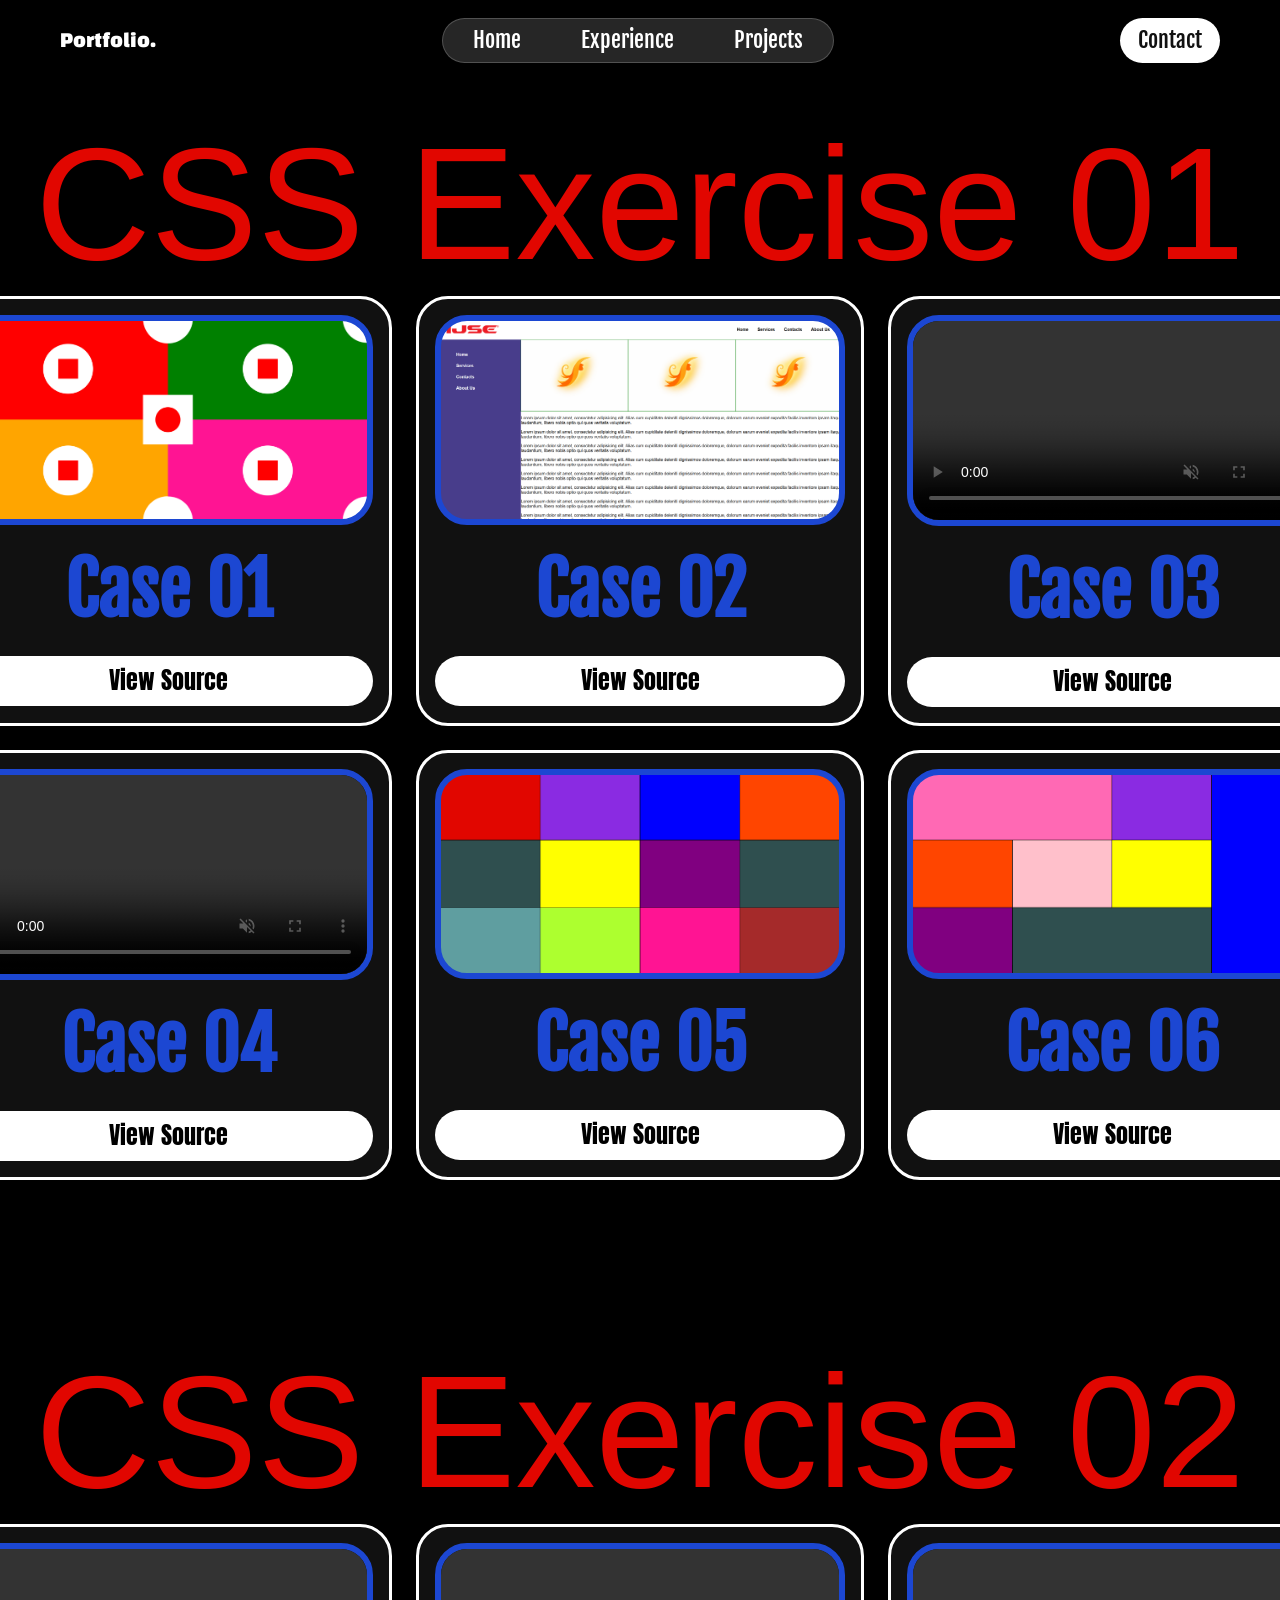
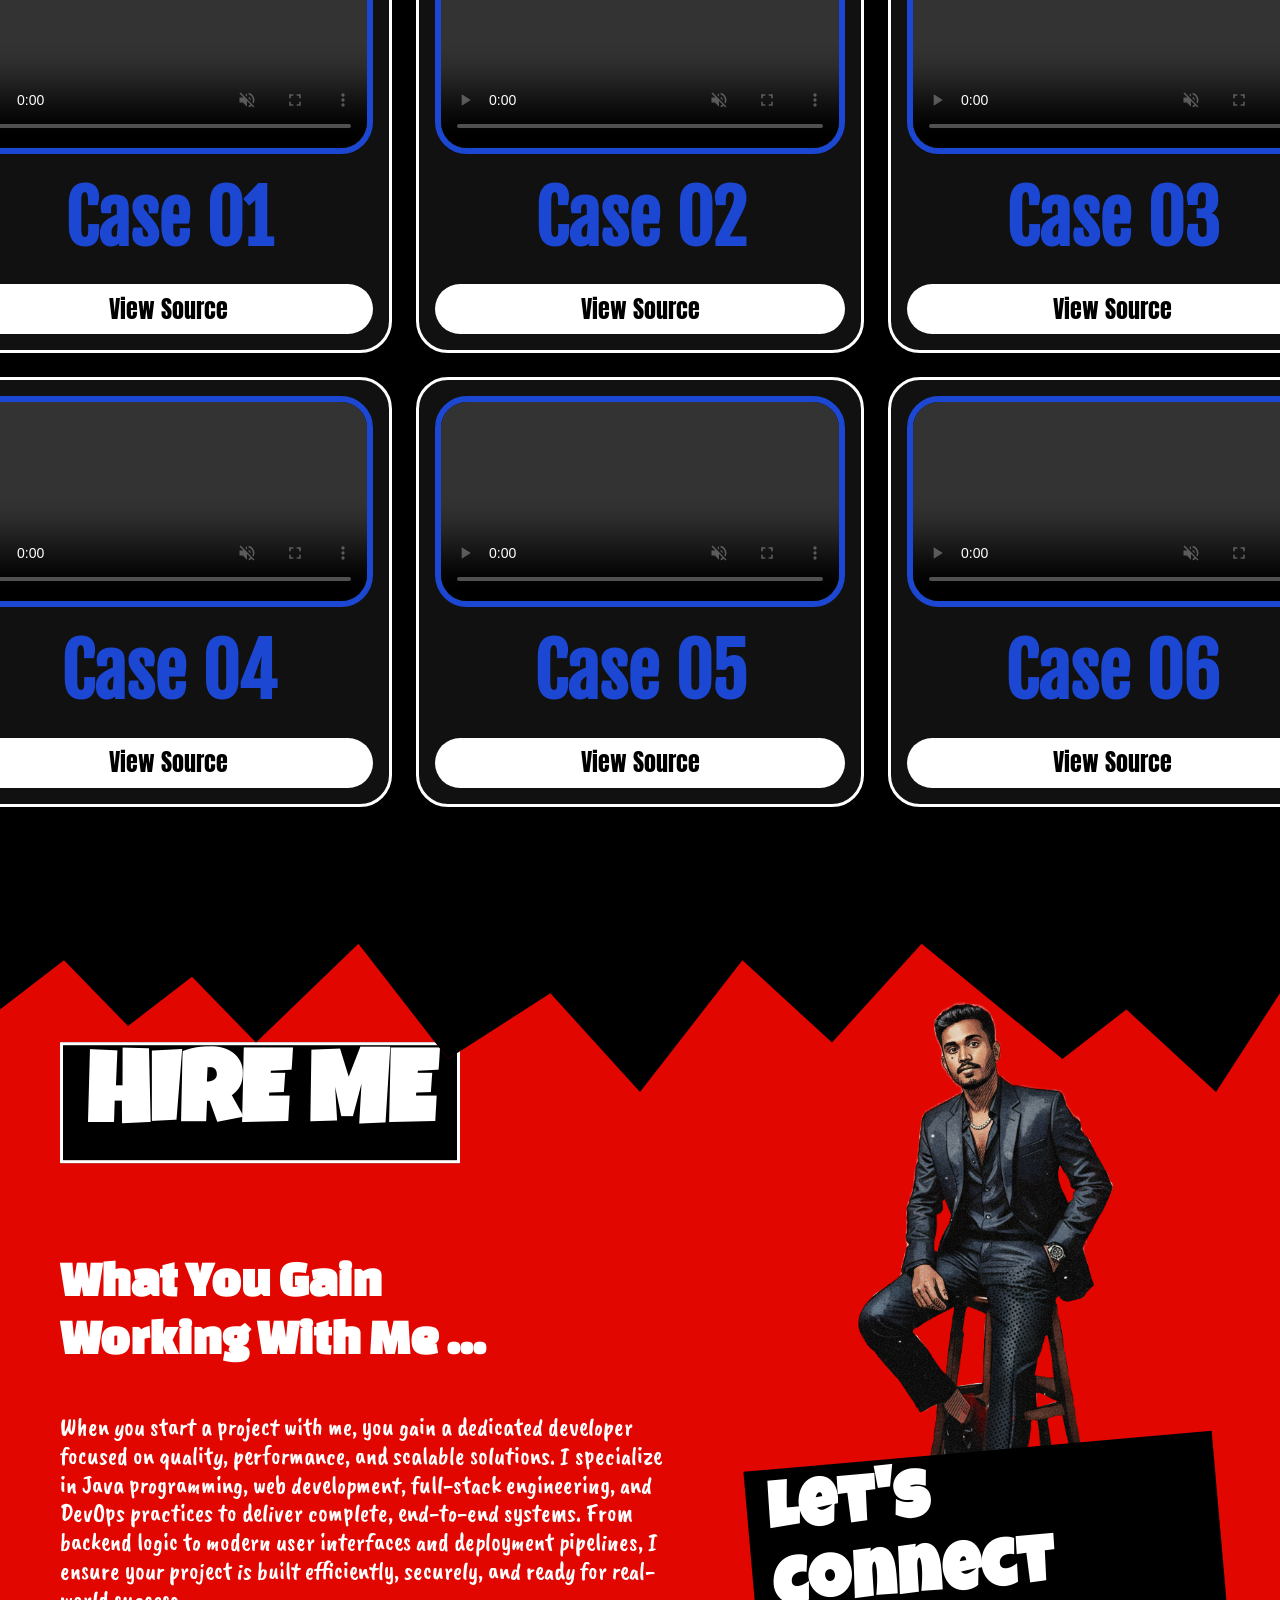
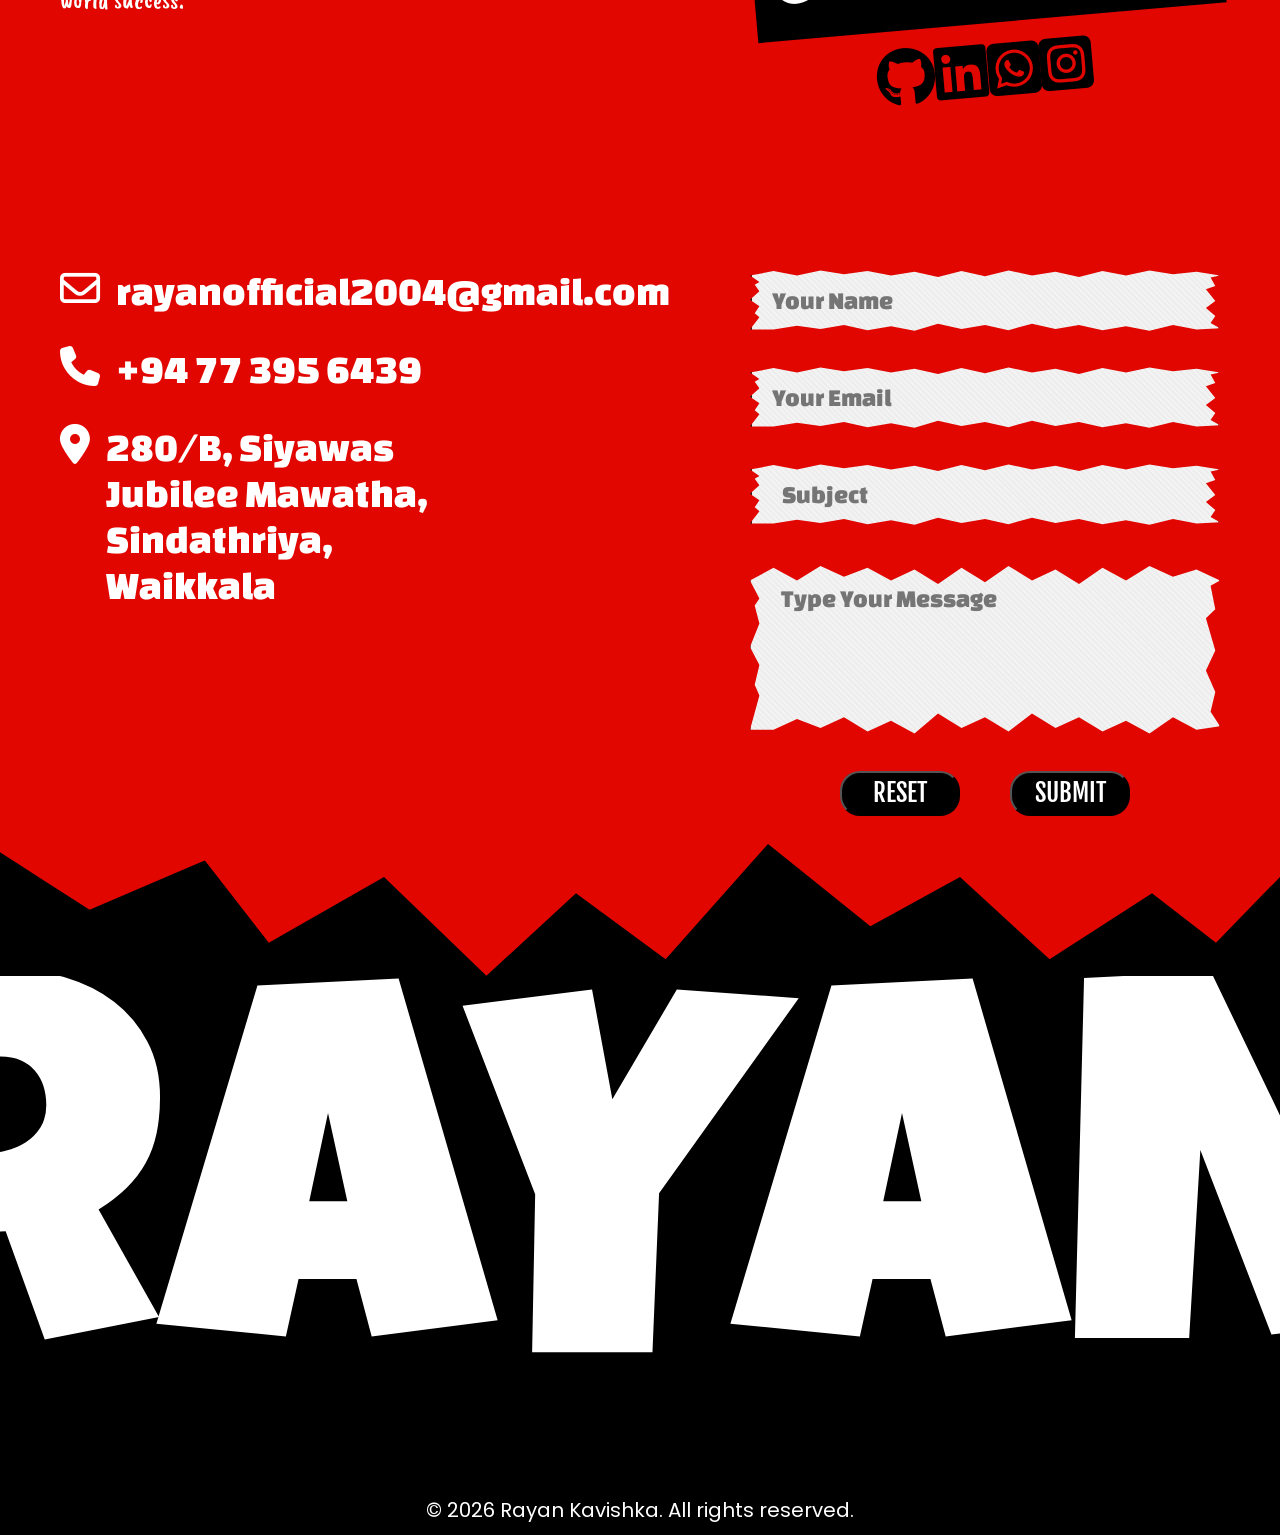
==== commit 73dcad6c: "add controls attribute into video tag" ====
--- a/assignments.html
+++ b/assignments.html
@@ -3,6 +3,9 @@
 <head>
     <meta charset="UTF-8">
     <meta name="viewport" content="width=device-width, initial-scale=1.0">
+
+    <!-- Favicon -->
+    <link rel="icon" type="image/x-icon" href="assets/images/favicon.ico">
 
     <!-- Fonts -->
     <link href="https://fonts.googleapis.com/css2?family=Poppins:wght@300;400;500;600&display=swap" rel="stylesheet">
@@ -17,9 +20,11 @@
     <link rel="preconnect" href="https://fonts.gstatic.com" crossorigin>
     <link href="https://fonts.googleapis.com/css2?family=Carter+One&family=Syne:wght@400..800&display=swap" rel="stylesheet">
 
+    <!-- Fontawesome from CDN and normalize.css file -->
     <link rel="stylesheet" href="https://cdnjs.cloudflare.com/ajax/libs/font-awesome/6.5.0/css/all.min.css">
     <link rel="stylesheet" href="assets/lib/normalize.css">
 
+    <!-- My CSS file -->
     <link rel="stylesheet" href="style.css">
 
     <title>Rayan's Assignments</title>
@@ -82,7 +87,7 @@
                 </div>
 
                 <div class="assign" id="assign3">
-                    <video autoplay muted loop>
+                    <video controls autoplay muted loop>
                         <source src="assets/images/assignments/css_01/case03.mp4" type="video/mp4">
                     </video>
                     <h1>Case 03</h1>
@@ -94,7 +99,7 @@
                 </div>
 
                 <div class="assign" id="assign4">
-                    <video autoplay muted loop>
+                    <video controls autoplay muted loop>
                         <source src="assets/images/assignments/css_01/case04.mp4" type="video/mp4">
                     </video>
                     <h1>Case 04</h1>
@@ -132,7 +137,7 @@
             <h1 class="assignTopic">CSS Exercise 02</h1>
             <div class="assignments">
                 <div class="assign" id="assign-2-1">
-                    <video autoplay muted loop>
+                    <video controls autoplay muted loop>
                         <source src="assets/images/assignments/css_02/case01.mp4" type="video/mp4">
                     </video>
                     <h1>Case 01</h1>
@@ -144,7 +149,7 @@
                 </div>
 
                 <div class="assign" id="assign-2-2">
-                    <video autoplay muted loop>
+                    <video controls autoplay muted loop>
                         <source src="assets/images/assignments/css_02/case02.mp4" type="video/mp4">
                     </video>
                     <h1>Case 02</h1>
@@ -156,7 +161,7 @@
                 </div>
 
                 <div class="assign" id="assign-2-3">
-                    <video autoplay muted loop>
+                    <video controls autoplay muted loop>
                         <source src="assets/images/assignments/css_02/case03.mp4" type="video/mp4">
                     </video>
                     <h1>Case 03</h1>
@@ -168,7 +173,7 @@
                 </div>
 
                 <div class="assign" id="assign-2-4">
-                    <video autoplay muted loop>
+                    <video controls autoplay muted loop>
                         <source src="assets/images/assignments/css_02/case04.mp4" type="video/mp4">
                     </video>
                     <h1>Case 04</h1>
@@ -180,7 +185,7 @@
                 </div>
 
                 <div class="assign" id="assign-2-5">
-                    <video autoplay muted loop>
+                    <video controls autoplay muted loop>
                         <source src="assets/images/assignments/css_02/case05.mp4" type="video/mp4">
                     </video>
                     <h1>Case 05</h1>
@@ -192,7 +197,7 @@
                 </div>
 
                 <div class="assign" id="assign-2-6">
-                    <video autoplay muted loop>
+                    <video controls autoplay muted loop>
                         <source src="assets/images/assignments/css_02/case06.mp4" type="video/mp4">
                     </video>
                     <h1>Case 06</h1>
--- a/style.css
+++ b/style.css
@@ -3016,6 +3016,7 @@
 }
 
 /*--------------------------------------------------------------------------------------------------------------------------------------*/
+
 /* assignment.html */
 #assignmentsSection {
     width: 100%;
@@ -3156,6 +3157,92 @@
 .assign > a:hover {
     transform: scale(0.9);
     color: var(--theme-color-blue);
+}
+
+/* Mobile */
+@media all and (max-width: 640px) {
+    #assignmentsSection {
+        padding: 0 30px 30px 30px;
+        gap: 5rem;
+    }
+
+    .assignTopic {
+        margin: 1rem 0 0 0;
+        font-size: 3.5rem;
+    }
+
+    .assignments {
+        width: 100%;
+        grid-template-columns: repeat(1, 1fr);
+        gap: 1.5rem;
+    }
+
+    .assign {
+        width: 20rem;
+        gap: 1.5rem;
+        border: 2px solid #ffffff;
+    }
+
+    .assign > div {
+        height: 142px;
+        border: 4px solid var(--theme-color-blue);
+    }
+
+    .assign > video {
+        border: 4px solid var(--theme-color-blue);
+    }
+
+    .assign > h1 {
+        font-size: 3rem;
+    }
+
+    .assign > a {
+        height: 30px;
+        font-size: 1rem;
+    }
+}
+
+/* Tablet */
+@media all and (min-width: 640px) and (max-width: 1024px) {
+    #assignmentsSection {
+        padding: 0 30px 80px 30px;
+        gap: 8rem;
+    }
+
+    .assignTopic {
+        margin: 1rem 0 0 0;
+        font-size: 7rem;
+    }
+
+    .assignments {
+        width: 100%;
+        grid-template-columns: repeat(2, 1fr);
+        gap: 1.5rem;
+    }
+
+    .assign {
+        width: 20rem;
+        gap: 1.5rem;
+        border: 4px solid #ffffff;
+    }
+
+    .assign > div {
+        height: 142px;
+        border: 6px solid var(--theme-color-blue);
+    }
+
+    .assign > video {
+        border: 6px solid var(--theme-color-blue);
+    }
+
+    .assign > h1 {
+        font-size: 3.5rem;
+    }
+
+    .assign > a {
+        height: 40px;
+        font-size: 1.2rem;
+    }
 }
 
 
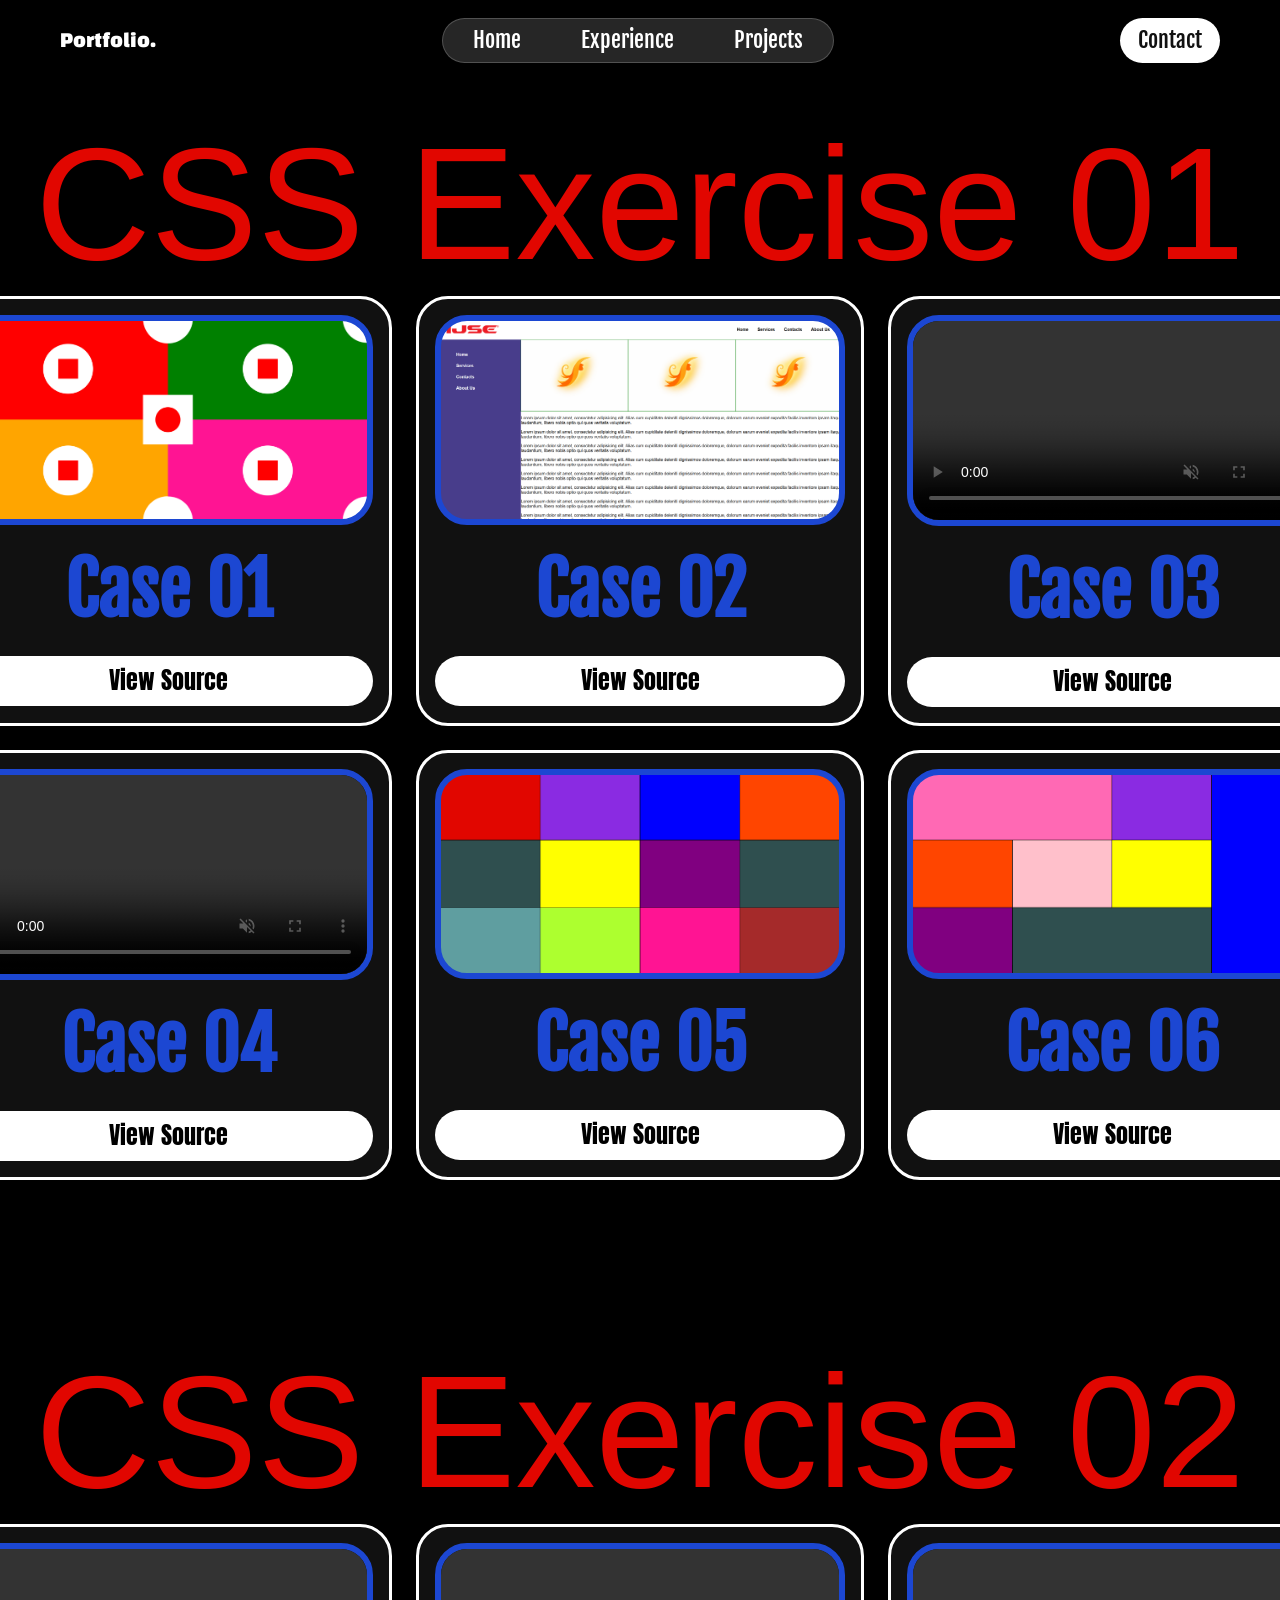
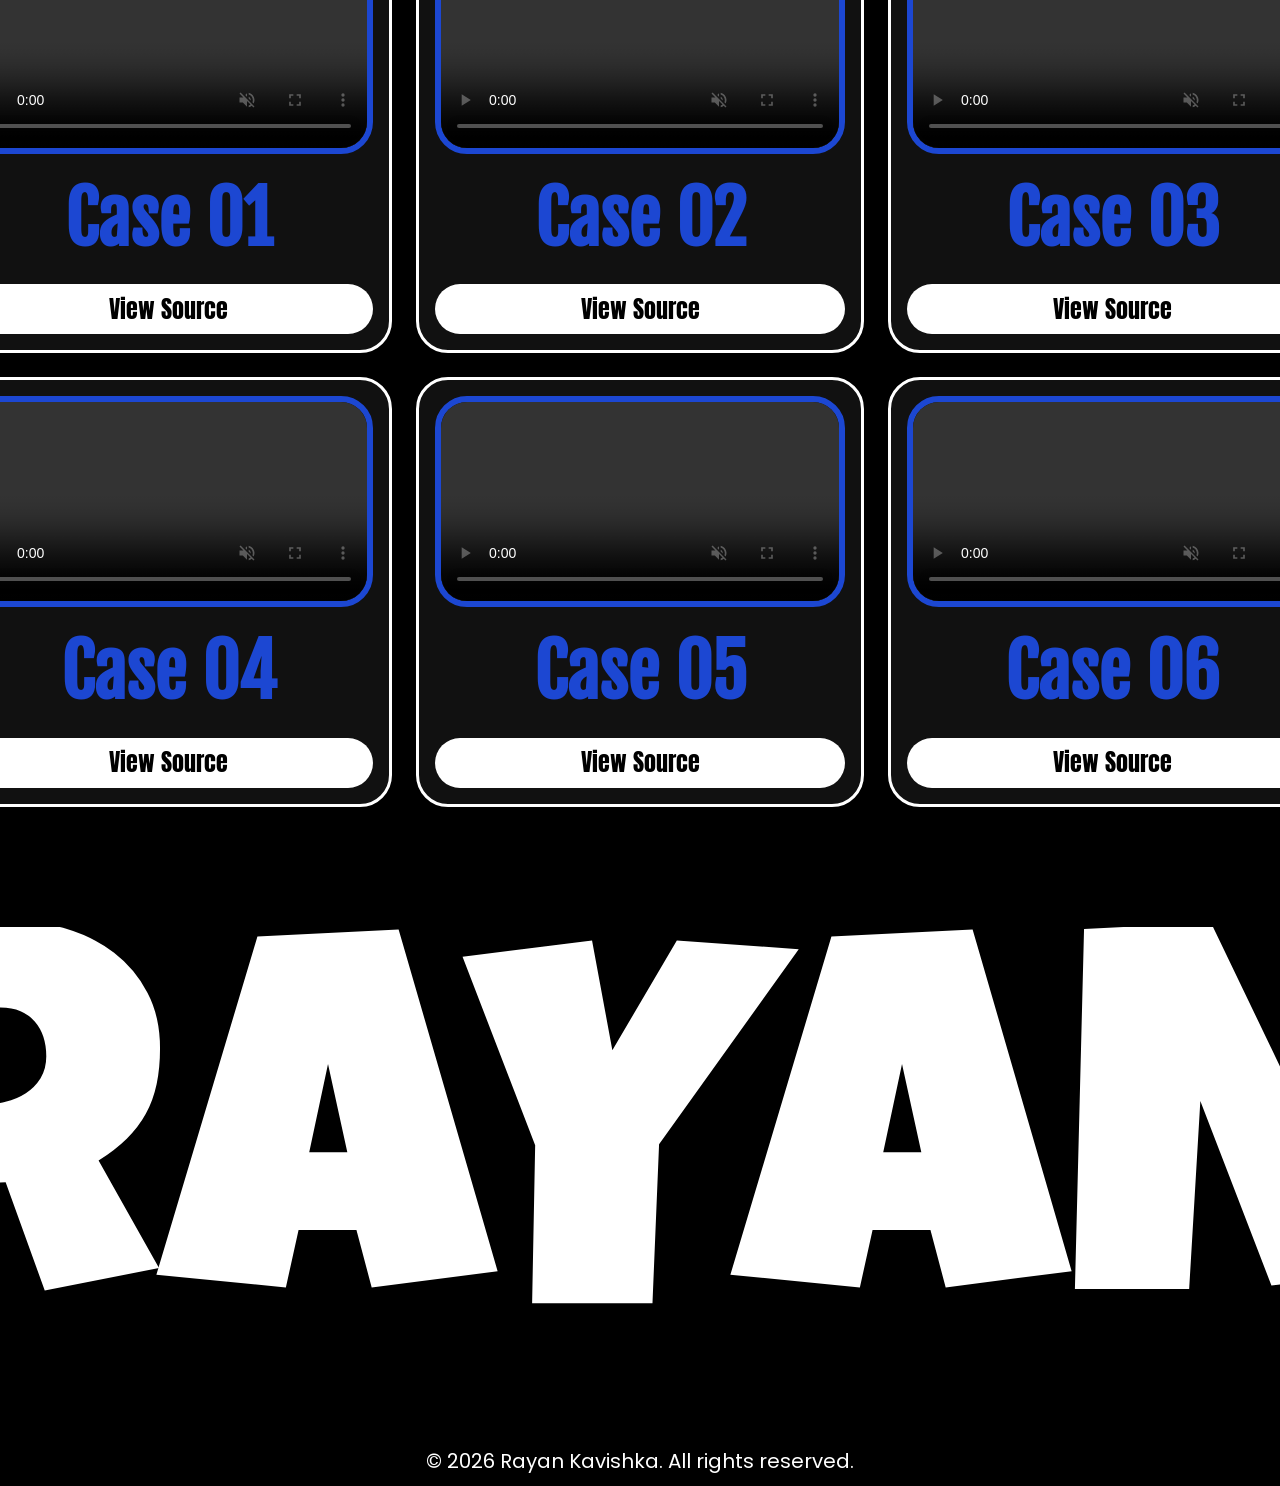
==== commit 20226858: "update contact section and add sendEmails" ====
--- a/assignments.html
+++ b/assignments.html
@@ -48,7 +48,7 @@
 
     <!-- Contact Button -->
     <div id="contactBtn">
-        <a href="#contactSection">Contact</a>
+        <a href="index.html#contactSection">Contact</a>
     </div>
 
     <!-- Burger Menu (mobile only) -->
@@ -208,92 +208,6 @@
                     </a>
                 </div>
             </div>
-        </div>
-
-    </section>
-
-    <!-- Contact Section -->
-    <section id="contactSection">
-
-        <div id="contactGrid">
-
-            <!-- Top Left Section -->
-            <div id="topLeft">
-                <h1 id="headText">HIRE ME</h1>
-                <h1 id="head">What You Gain Working With Me ...</h1>
-                <p id="content">
-                    When you start a project with me, you gain a dedicated developer focused on quality, performance, and scalable solutions. I specialize in Java programming, web development, full-stack engineering, and DevOps practices to deliver complete, end-to-end systems. From backend logic to modern user interfaces and deployment pipelines, I ensure your project is built efficiently, securely, and ready for real-world success.
-                </p>
-            </div>
-
-            <!-- Top Right Section -->
-            <div  id="topRight">
-                <img id="contactMyImage" src="assets/images/contactImg.png" title="Contact Rayan" alt="Rayan's Image">
-                <h1 id="headerTxt">Let's Connect</h1>
-
-                <div id="socialLinks">
-                    <a id="github" href="https://github.com/RayanKavishka" target="_blank" rel="noopener noreferrer">
-                        <i class="fa-brands fa-github" style="color: rgb(0,0,0);"></i>
-                    </a>
-
-                    <a id="linkedIn" href="https://www.linkedin.com/in/rayankavishka/" target="_blank" rel="noopener noreferrer">
-                        <i class="fa-brands fa-linkedin" style="color: rgb(0, 0, 0);"></i>
-                    </a>
-
-                    <a id="whatsApp" href="https://wa.me/94773956439?text=Hello%20Rayan%2C%20I%20want%20to%20hire%20you."
-                       target="_blank"
-                       rel="noopener noreferrer">
-                        <i class="fa-brands fa-square-whatsapp" style="color: rgb(0, 0, 0);"></i>
-                    </a>
-
-                    <a id="instagram" href="https://www.instagram.com/itz_.rayan___/" target="_blank" rel="noopener noreferrer">
-                        <i class="fa-brands fa-square-instagram" style="color: rgb(0, 0, 0);"></i>
-                    </a>
-                </div>
-            </div>
-
-            <!-- Bottom Left Section -->
-            <div id="bottomLeft">
-
-                <!-- Email -->
-                <div class="contactDetail">
-                    <i class="fa-regular fa-envelope" style="color: rgb(255, 255, 255);"></i><span>rayanofficial2004@gmail.com</span>
-                </div>
-
-                <!-- Phone No -->
-                <div class="contactDetail">
-                    <i class="fa-solid fa-phone" style="color: rgb(255, 255, 255);"></i><span>+94 77 395 6439</span>
-                </div>
-
-                <!-- Address -->
-                <div class="contactDetail" id="address">
-                    <i class="fa-solid fa-location-dot" style="color: rgb(255, 255, 255);"></i><span>280/B, Siyawas Jubilee Mawatha, Sindathriya, Waikkala</span>
-                </div>
-
-            </div>
-
-            <!-- Bottom Right Section -->
-            <div id="bottomRight">
-                <form id="contactForm" action="#" method="post">
-
-                    <input id="nameField" class="input" type="text" name="userName" placeholder="Your Name">
-
-                    <input id="emailField" class="input" type="email" name="userEmail" placeholder="Your Email">
-
-                    <input id="subjectField" class="input" type="text" name="userSubject" placeholder="Subject">
-
-                    <textarea id="msgField" class="input" name="userMsg" placeholder="Type Your Message"></textarea>
-
-                    <div class="buttons">
-                        <button type="reset">RESET</button>
-                        <button type="submit">SUBMIT</button>
-                    </div>
-
-                </form>
-            </div>
-
-            <!-- Contact Content -->
-            <div id="backgroundVector"></div>
         </div>
 
     </section>
--- a/style.css
+++ b/style.css
@@ -1,5 +1,3 @@
-
-
 :root {
     --theme-color-orange: #E10600;
     --theme-color-blue: #1C47D2;
@@ -3745,11 +3743,11 @@
     place-self: end;
 }
 
-#subjectField, #msgField {
+#subject, #message {
     padding: 0 0 0 30px;
 }
 
-#msgField {
+#message {
     padding: 25px 25px 0 30px;
     height: 180px;
     resize: none;
@@ -3918,11 +3916,11 @@
         place-self: center;
     }
 
-    #subjectField, #msgField {
+    #subject, #message {
         padding: 0 0 0 25px;
     }
 
-    #msgField {
+    #message {
         padding: 25px 25px 0 25px;
         height: 200px;
     }
@@ -4076,11 +4074,11 @@
         place-self: center;
     }
 
-    #subjectField, #msgField {
+    #subject, #message {
         padding: 0 0 0 25px;
     }
 
-    #msgField {
+    #message {
         padding: 25px 25px 0 25px;
         height: 200px;
     }
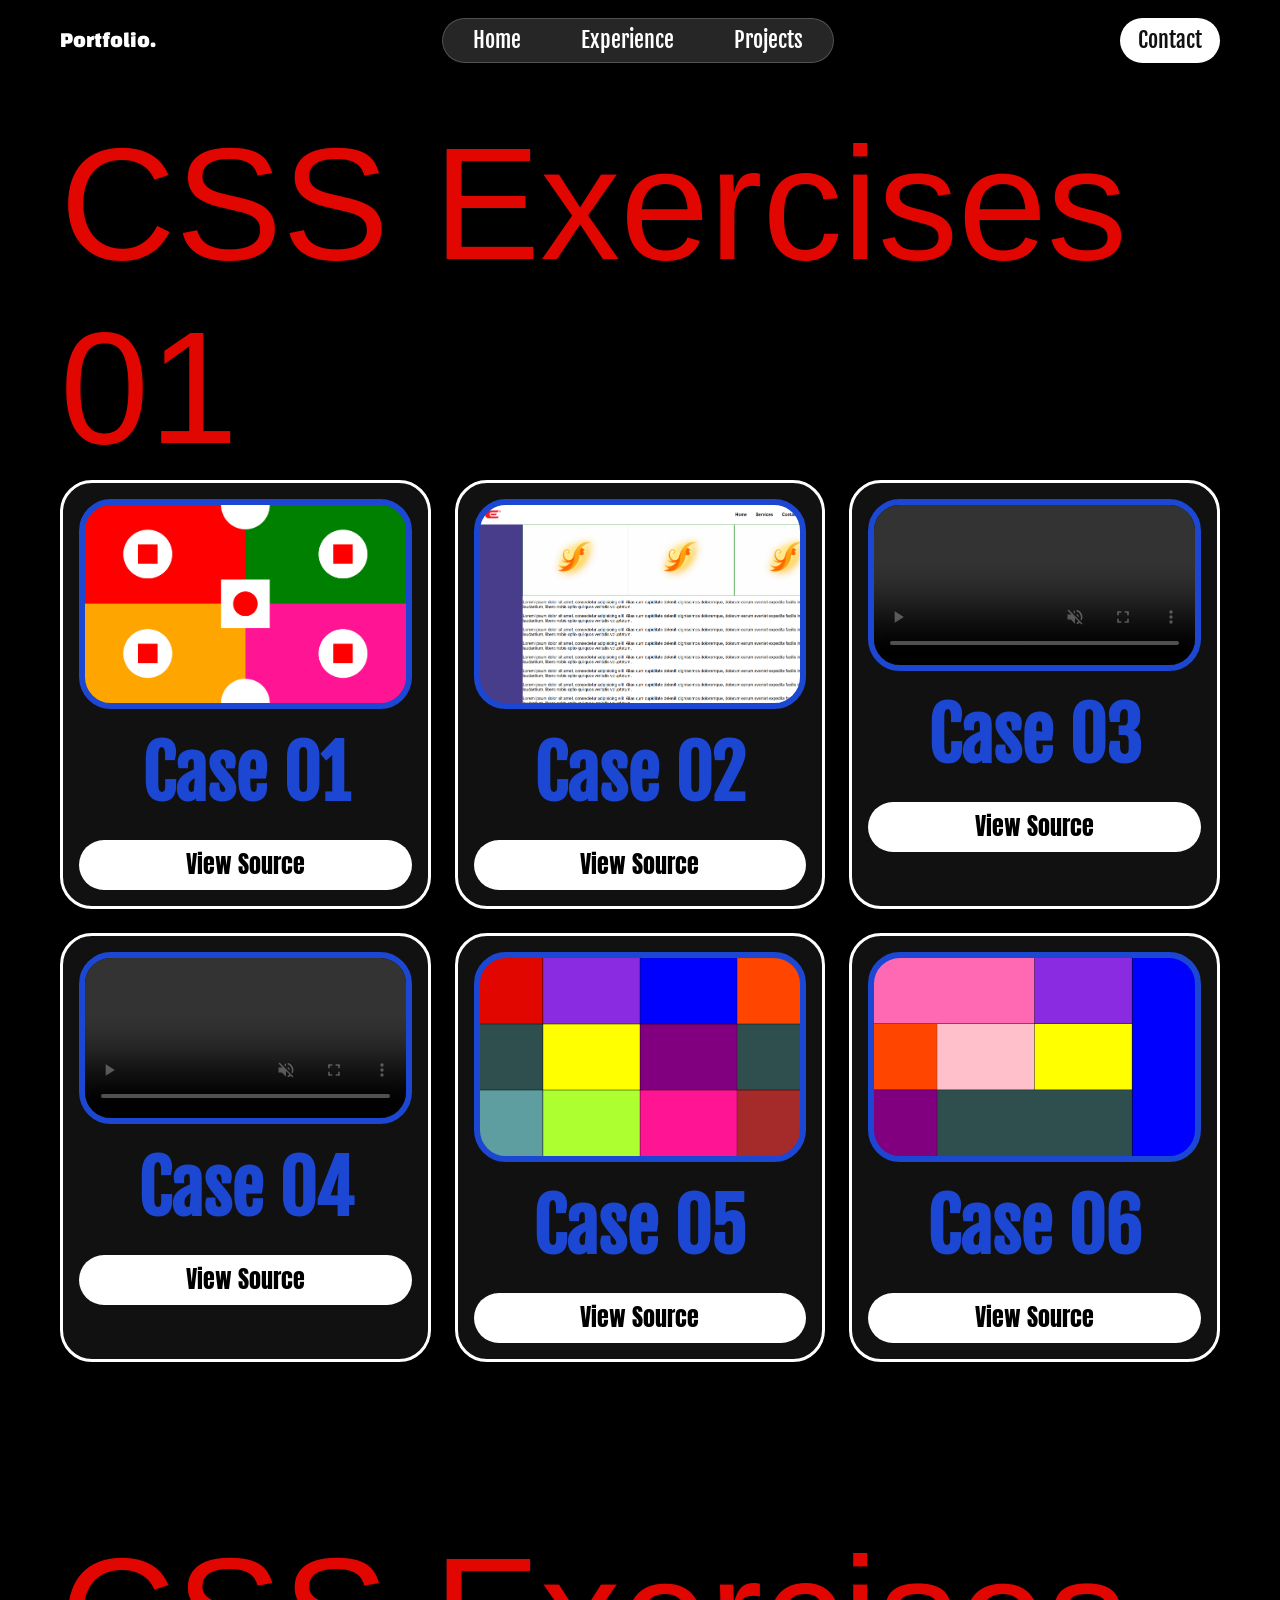
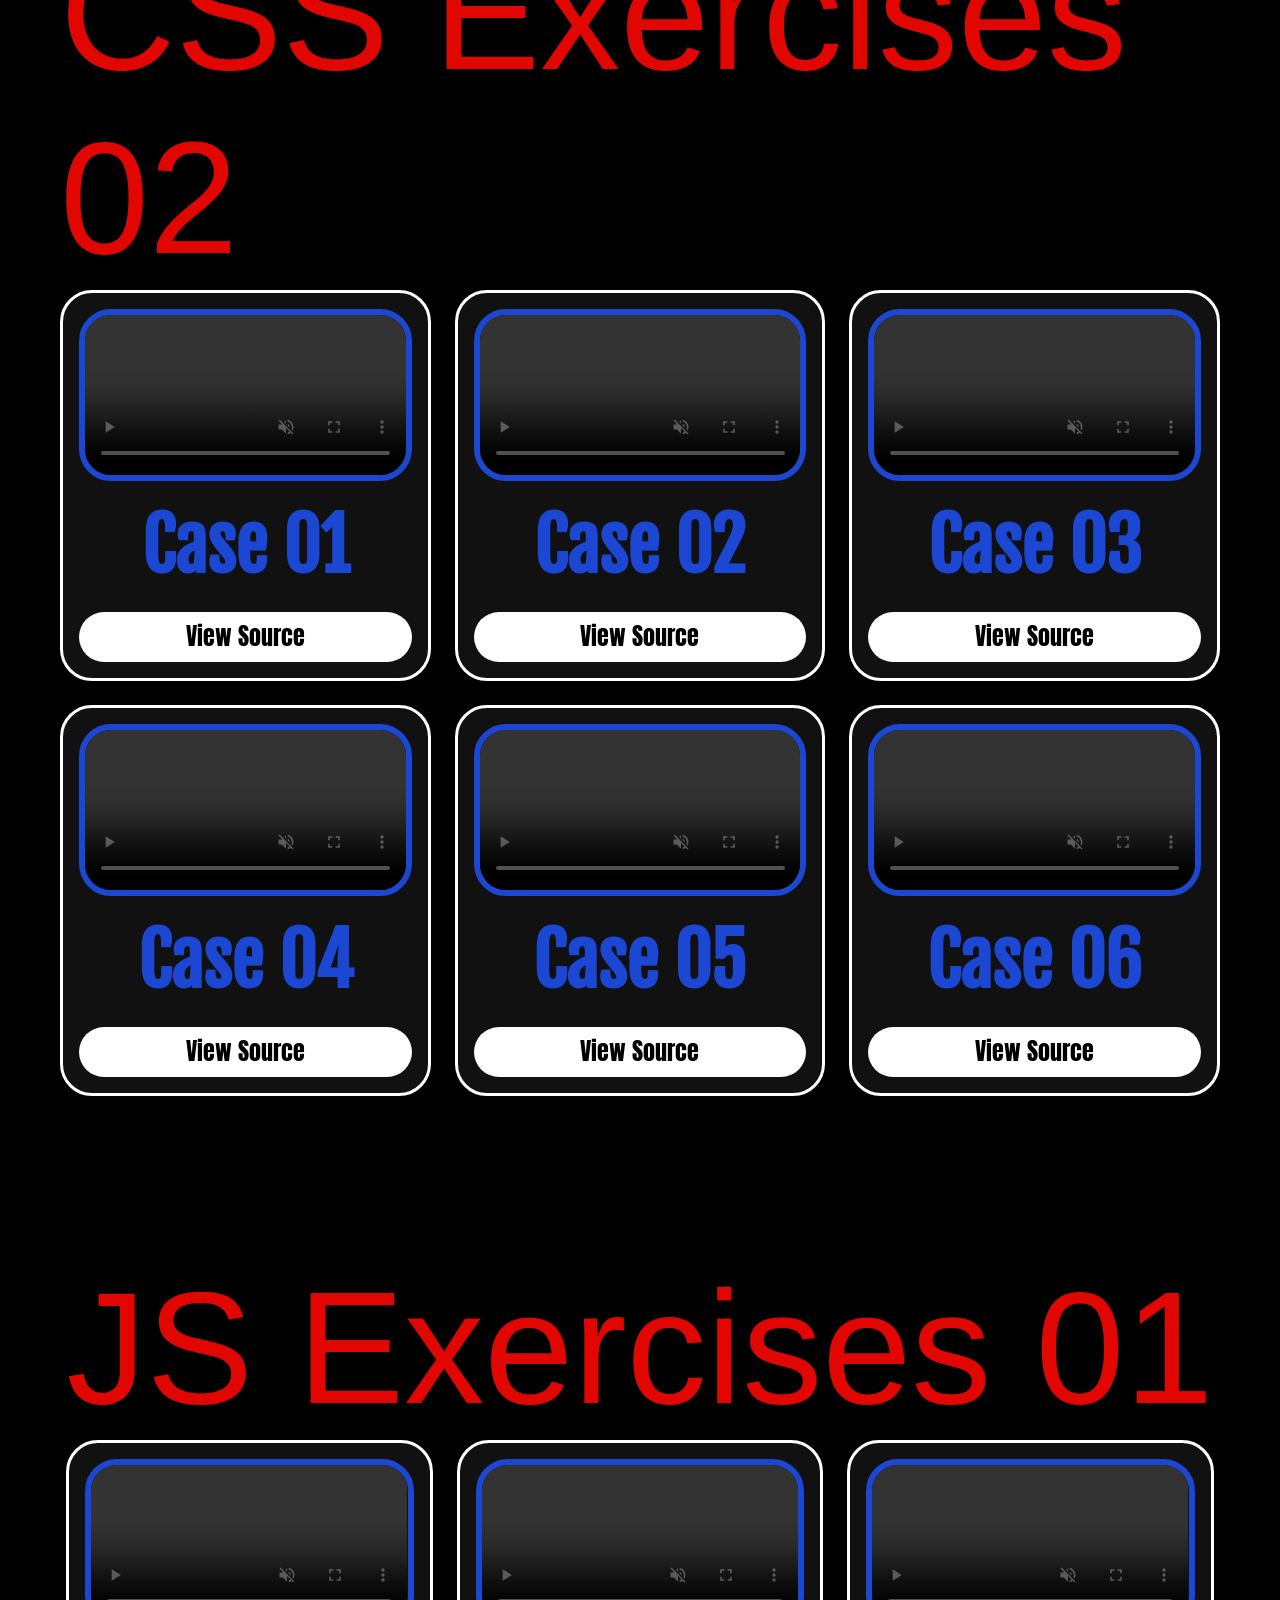
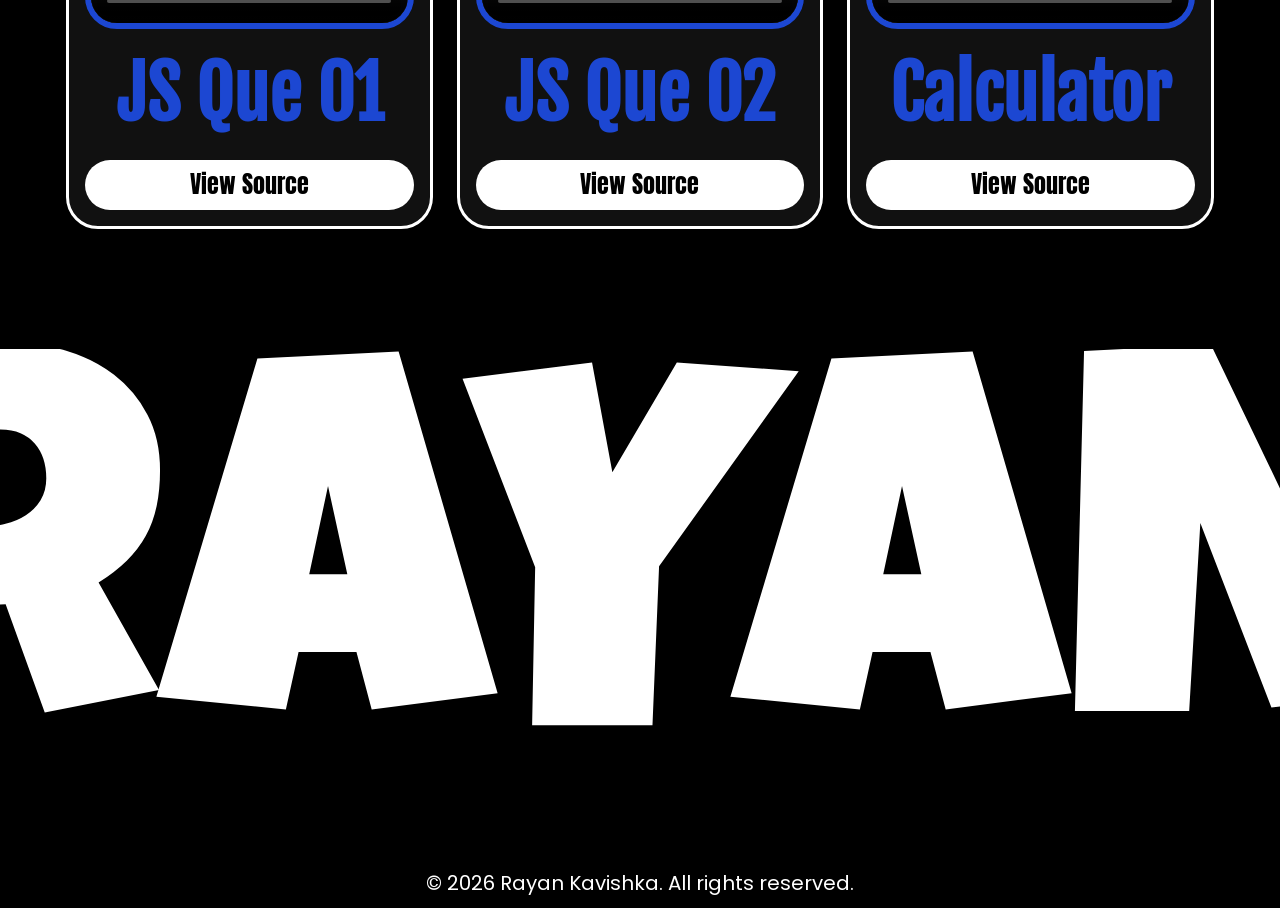
==== commit 8658851c: "add JS exerices and update some styles" ====
--- a/assignments.html
+++ b/assignments.html
@@ -32,7 +32,7 @@
 <body>
 
 <!-- Header -->
-<header id="header">
+<header id="header" style="cursor: default">
     <div id="logo">Portfolio.</div>
 
     <!-- Navigation -->
@@ -64,7 +64,7 @@
 
         <!-- Assignment 01 -->
         <div class="assignmentContainer">
-            <h1 class="assignTopic">CSS Exercise 01</h1>
+            <h1 class="assignTopic">CSS Exercises 01</h1>
             <div class="assignments">
                 <div class="assign" id="assign1">
                     <div></div>
@@ -134,7 +134,7 @@
 
         <!-- Assignment 02 -->
         <div class="assignmentContainer">
-            <h1 class="assignTopic">CSS Exercise 02</h1>
+            <h1 class="assignTopic">CSS Exercises 02</h1>
             <div class="assignments">
                 <div class="assign" id="assign-2-1">
                     <video controls autoplay muted loop>
@@ -210,12 +210,54 @@
             </div>
         </div>
 
+        <!-- Assignment 03 -->
+        <div class="assignmentContainer">
+            <h1 class="assignTopic">JS Exercises 01</h1>
+            <div class="assignments">
+                <div class="assign" id="assign-3-1">
+                    <video controls autoplay muted loop>
+                        <source src="assets/images/assignments/js/JS%20QUE%201.mp4" type="video/mp4">
+                    </video>
+                    <h1>JS Que 01</h1>
+                    <a href="https://github.com/RayanKavishka/ITS1119-JS-EX01/tree/master/case_01"
+                       target="_blank"
+                       rel="noopener noreferrer">
+                        View Source
+                    </a>
+                </div>
+
+                <div class="assign" id="assign-3-2">
+                    <video controls autoplay muted loop>
+                        <source src="assets/images/assignments/js/JS%20QUE%202.mp4" type="video/mp4">
+                    </video>
+                    <h1>JS Que 02</h1>
+                    <a href="https://github.com/RayanKavishka/ITS1119-JS-EX01/tree/master/case_02"
+                       target="_blank"
+                       rel="noopener noreferrer">
+                        View Source
+                    </a>
+                </div>
+
+                <div class="assign" id="assign-3-3">
+                    <video controls autoplay muted loop>
+                        <source src="assets/images/assignments/js/calculator.mp4" type="video/mp4">
+                    </video>
+                    <h1>Calculator</h1>
+                    <a href="https://github.com/RayanKavishka/ITS1119-JS-EX02-Calculator"
+                       target="_blank"
+                       rel="noopener noreferrer">
+                        View Source
+                    </a>
+                </div>
+            </div>
+        </div>
+
     </section>
 
 </main>
 
 <!-- Footer -->
-<footer>
+<footer style="cursor: default">
     <div id="footerContainer">
         <span class="footer nameTxt">RAYAN</span>
         <p class="footer copyrightTxt">© 2026 Rayan Kavishka. All rights reserved.</p>
--- a/style.css
+++ b/style.css
@@ -14,11 +14,79 @@
     flex-direction: column;
 
     overflow-x: hidden;
+
+    cursor: none;
 }
 
 * {
     box-sizing: border-box;
     z-index: 10;
+}
+
+
+/*======================================================================================================================================*/
+
+
+/* Pre-Loader Animation */
+.overlay {
+    position: fixed;
+    width: 100%;
+    height: 100vh;
+    display: flex;
+
+    z-index: 99999;
+}
+
+.bar {
+    width: 10%;
+    height: 105vh;
+    background: #000000;
+    border-bottom: 3px solid rgba(255, 255, 255, 0.9);
+}
+
+.counter {
+    margin: 0;
+    position: fixed;
+    width: 100%;
+    height: 100%;
+    display: flex;
+    justify-content: flex-end;
+    align-items: flex-end;
+    z-index: 100000;
+
+    color: var(--theme-color-orange);
+    padding: 0.2em 0.4em;
+    font-size: 20vw;
+    font-family: "Thunder Black", sans-serif;
+    font-weight: lighter;
+}
+
+
+/*======================================================================================================================================*/
+
+
+/* Cursor Effect */
+.cursor-circle {
+    position: fixed;
+    width: 25px;
+    height: 25px;
+    border-radius: 50%;
+    background: #ffffff;
+    pointer-events: none;
+    transform: translate(-50%, -50%);
+    transition: width 0.3s ease, height 0.3s ease;
+    z-index: 10001;
+}
+
+/* Hide Cursor & Set Cursor Style Default From Mobile & Tablet Sizes */
+@media all and (max-width: 1024px) {
+    .cursor-circle {
+        display: none;
+    }
+
+    body {
+        cursor: auto;
+    }
 }
 
 
@@ -972,7 +1040,7 @@
     text-align: center;
 }
 
-.aboutBottom > h1 {
+.aboutMe {
     display: flex;
     justify-content: center;
     align-items: center;
@@ -1709,7 +1777,6 @@
 .card {
     transform-style: preserve-3d;
     transition: transform 1.5s ease-in-out;
-    cursor: pointer;
 }
 
 .card:hover, .card:active {
@@ -2075,8 +2142,6 @@
     height: 80px;
     background: #ffffff;
     border-radius: 100%;
-
-    cursor: pointer;
 }
 
 .fa-arrow-left-long, .fa-arrow-right-long {
@@ -2138,7 +2203,7 @@
     }
 
     .skillHeadContainer {
-        height: 2.3rem;
+        height: 2.2rem;
         display: flex;
         justify-content: center;
         align-items: center
@@ -2383,7 +2448,6 @@
     width: 80px;
     height: 80px;
     padding: 5px;
-    cursor: pointer;
     will-change: width, height;
     background: rgba(255, 255, 255, 0.15);
     backdrop-filter: blur(10px);
@@ -3017,6 +3081,8 @@
 
 /* assignment.html */
 #assignmentsSection {
+    cursor: default;
+
     width: 100%;
     height: auto;
     min-height: 50vh;
@@ -3067,7 +3133,7 @@
 }
 
 .assign {
-    width: 28rem;
+    width: 100%;
     height: auto;
     padding: 1rem;
     background: #111111;
@@ -3176,7 +3242,7 @@
     }
 
     .assign {
-        width: 20rem;
+        width: 100%;
         gap: 1.5rem;
         border: 2px solid #ffffff;
     }
@@ -3219,7 +3285,7 @@
     }
 
     .assign {
-        width: 20rem;
+        width: 100%;
         gap: 1.5rem;
         border: 4px solid #ffffff;
     }
